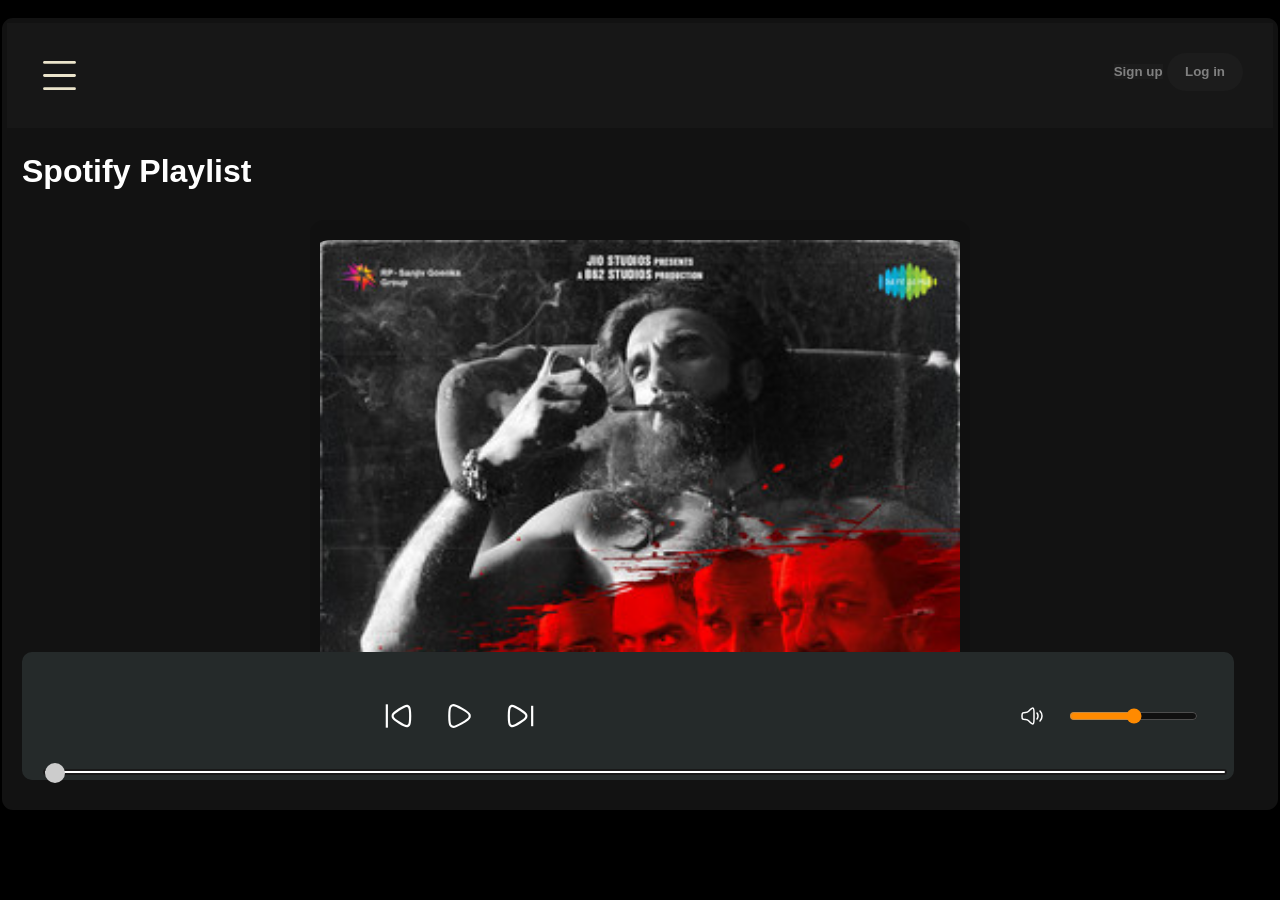
==== index.html @ 576296b8 "first Commit:" ====
<!DOCTYPE html>
<html lang="en">

<head>
    <meta charset="UTF-8">
    <meta name="viewport" content="width=device-width, initial-scale=1.0">
    <title>Spotify - Web player: Music for everyone</title>
    <link rel="stylesheet" href="style.css">
    <link rel="stylesheet" href="utility.css">
</head>

<body>
    <div class="container flex bg_black">

        <div class="left border bg_black">

            <div class="close">
                <img class="invert" src="cancel.svg">
            </div>

            <div class="home border bg_grey rounded m-1 p-1">

                <div class="logo">
                    <img class="invert" src="logo.svg" alt="Logo">
                    <h2 class="m-1">Spotify</h2>
                </div>

                <ul>
                    <li><img class="invert" src="home.svg" alt="Home"> <a class="link" href="home_page">Home</a></li>
                    <li><img class="invert" src="srch.svg" alt="Search"> <a class="link" href="Search">Search</a></li>
                </ul>

            </div>

            <div class="lib border bg_grey rounded m-1 p-1">


                <div class=" heading">
                    <img class="invert" src="library-svgrepo-com.svg" alt="Library">
                    <h2>Your Library</h2>
                </div>

                <div class="songList">
                    <ul>
                        <!-- <li>
                            <img class="invert " src="music.svg" alt="">
                            <div class="info">
                                <div>`${decodeURIComponent(s.replace("mp3", ""))}`</div>
                                <div>Song Artist</div>
                            </div>
                            <div class="playnow">
                                <span>Play Now</span>
                                <img class="invert" src="play.svg" alt="playnow">
                            </div>
                        </li> -->
                    </ul>
                </div>


                <div class="footer">

                    <div>
                        <a href="https://www.spotify.com/in-en/legal/" data-encore-id="textLink">
                            <span data-encore-id="type">Legal</span>
                        </a>
                    </div>

                    <div>
                        <a href="https://www.spotify.com/in-en/safetyandprivacy/" data-encore-id="textLink">
                            <span data-encore-id="type">Safety &amp; Privacy Center</span>
                        </a>
                    </div>

                    <div>
                        <a href="https://www.spotify.com/in-en/legal/privacy-policy/" data-encore-id="textLink">
                            <span data-encore-id="type">Privacy Policy</span>
                        </a>
                    </div>

                    <div>
                        <a href="https://www.spotify.com/in-en/legal/cookies-policy/" data-encore-id="textLink">
                            <span data-encore-id="type">Cookies</span>
                        </a>
                    </div>

                    <div>
                        <a href="https://www.spotify.com/in-en/legal/privacy-policy/#s3" data-encore-id="textLink">
                            <span data-encore-id="type">About Ads</span>
                        </a>
                    </div>

                    <div>
                        <a href="https://www.spotify.com/in-en/accessibility/" data-encore-id="textLink">
                            <span data-encore-id="type">Accessibility</span>
                        </a>
                    </div>

                </div>

            </div>
        </div>
        <!---      RIGHT                -->
        <div class="right border order bg_grey rounded ">

            <div class="header m-1 p-1">

                <img class="invert hamburger" src="hamburger.svg">
                <div class="nav">
                    <svg class="arrow" xmlns="http://www.w3.org/2000/svg" viewBox="0 0 24 24" width="24" height="24"
                        color="currentColor" fill="none" stroke="currentColor" stroke-width="1.5" stroke-linecap="round"
                        stroke-linejoin="round">
                        <path d="M15 6C15 6 9.00001 10.4189 9 12C8.99999 13.5812 15 18 15 18" />
                    </svg>

                    <svg class="arrow" xmlns="http://www.w3.org/2000/svg" viewBox="0 0 24 24" width="24" height="24"
                        color="currentColor" fill="none" stroke="currentColor" stroke-width="1.5" stroke-linecap="round"
                        stroke-linejoin="round">
                        <path d="M9.00005 6C9.00005 6 15 10.4189 15 12C15 13.5812 9 18 9 18" />
                    </svg>
                </div>

                <div class="button">
                    <button class="signbtn">Sign up</button>
                    <button class="loginbtn">Log in</button>
                </div>



            </div>

            <div class="spotpl">
                <h1>Spotify Playlist</h1>
                <div class="cardcontainer">

                    <div   data-folder="cs"  class="card rounded ">
                        <div class="icon-btn">

                            <svg xmlns="http://www.w3.org/2000/svg" viewBox="0 0 24 24" width="24" height="24"
                                color="currentColor" fill="none" stroke="#141B34" stroke-width="1.5"
                                stroke-linejoin="round">
                                <path
                                    d="M18.8906 12.846C18.5371 14.189 16.8667 15.138 13.5257 17.0361C10.296 18.8709 8.6812 19.7884 7.37983 19.4196C6.8418 19.2671 6.35159 18.9776 5.95624 18.5787C5 17.6139 5 15.7426 5 12C5 8.2574 5 6.3861 5.95624 5.42132C6.35159 5.02245 6.8418 4.73288 7.37983 4.58042C8.6812 4.21165 10.296 5.12907 13.5257 6.96393C16.8667 8.86197 18.5371 9.811 18.8906 11.154C19.0365 11.7084 19.0365 12.2916 18.8906 12.846Z "
                                    fill="#000" />
                            </svg>

                        </div>
                        <img class="rounded" src="image.png">
                        <h2>Gehra Hua</h2>
                        <p>
                            <a class="link" href="/artist/465OXuCU8YZNmVG1leLwQ9">Shashwat Sachdev</a>,
                            <a class="link" href="/artist/4YRxDV8wJFPHPTeXepOstw">Arijit Singh</a>,
                            <a class="link" href="/artist/3GdSQUH1BRtl9UrrtuwJlP">Irshad Kamil</a>,
                            <a class="link" href="/artist/68CFADZWUwvJMqkCeqmxMJ">Armaan Khan</a>
                        </p>
                    </div>
                    <div   data-folder="cs"  class="card rounded ">
                        <div class="icon-btn">

                            <svg xmlns="http://www.w3.org/2000/svg" viewBox="0 0 24 24" width="24" height="24"
                                color="currentColor" fill="none" stroke="#141B34" stroke-width="1.5"
                                stroke-linejoin="round">
                                <path
                                    d="M18.8906 12.846C18.5371 14.189 16.8667 15.138 13.5257 17.0361C10.296 18.8709 8.6812 19.7884 7.37983 19.4196C6.8418 19.2671 6.35159 18.9776 5.95624 18.5787C5 17.6139 5 15.7426 5 12C5 8.2574 5 6.3861 5.95624 5.42132C6.35159 5.02245 6.8418 4.73288 7.37983 4.58042C8.6812 4.21165 10.296 5.12907 13.5257 6.96393C16.8667 8.86197 18.5371 9.811 18.8906 11.154C19.0365 11.7084 19.0365 12.2916 18.8906 12.846Z "
                                    fill="#000" />
                            </svg>

                        </div>
                        <img class="rounded" src="image.png">
                        <h2>Gehra Hua</h2>
                        <p>
                            <a class="link" href="/artist/465OXuCU8YZNmVG1leLwQ9">Shashwat Sachdev</a>,
                            <a class="link" href="/artist/4YRxDV8wJFPHPTeXepOstw">Arijit Singh</a>,
                            <a class="link" href="/artist/3GdSQUH1BRtl9UrrtuwJlP">Irshad Kamil</a>,
                            <a class="link" href="/artist/68CFADZWUwvJMqkCeqmxMJ">Armaan Khan</a>
                        </p>
                    </div>
                 
                </div>

                <div class="playbar">
                    <div class="seekbar">
                        <div class="circle_"></div>
                    </div>
                    <div class="abovebar">
                        <div class="songinfo"></div>

                        <div class="songbtn">
                            <img width="35 " id="previous" src="prev.svg" alt="previousong">
                            <img width="35 " id="play" src="play.svg" alt="playbtn">
                            <img width="35 " id="next" src="next.svg" alt="nextsong">
                        </div>
                        <div class="timenvol">
                            <div class="songtime"></div>
                            <div class="volume">
                                <img src="volume.svg">
                                <div class="range">
                                    <input type="range" name ="volume" id = "">
                                </div>
                            </div>
                        </div>

                    </div>

                </div>
            </div>
        </div>
    </div>
    </div>
    <script src="spot.js"></script>

</body>

</html>
---- style.css ----
:root{
    --a:0;
}

* {
    padding: 0;
    margin: 0;
    font-family: 'Roboto', sans-serif;
}

body {
    background-color: black;
}



.left {
    width: 35vw;
    padding: 10px;
    height: 70vh;
}

.right {
    width: 65vw;
}


.home .logo {
    width: 100%;
    display: flex;
    padding: 14px;
}

.home .logo img {

    width: 60px;
}

.home .logo h2 {

    line-height: 62px;
    font-size: 60px;
}


.home ul li {
    width: 20px;
    list-style: none;
    display: flex;
    gap: 12px;
    padding: 14px;
}


.heading {
    width: 100%;
    display: flex;
    gap: 10px;
    padding: 14px;
    align-items: center;
    font-weight: bold;
    font-size: 15px;
}


.lib {
    min-height: 70vh;
    position: relative;

}

.footer {
    display: flex;
    flex-wrap: wrap;
    bottom: 15px;
    font-size: 15px;
    color: grey;
    gap: 20px;
    position: absolute;

}

.footer a {
    text-decoration: none;
    color: grey;

}

.right {
    margin: 16px 0;
    position: relative;
}

.header {
    display: flex;
    justify-content: space-between;
    background-color: rgba(128, 128, 128, 0.045);
}

.header>* {
    padding: 20px;
}

.spotpl {
    padding: 20px;
}

.cardcontainer {
    margin: 30px;
    display: flex;
    justify-content:flex-start;
    gap: 20px;
    flex-wrap: wrap;
    max-height: 60vh;
    overflow-y: auto;
}



.card {
    background-color: rgba(128, 128, 128, 0.144);
    padding: 15px;
}

.card {

    width: 250px;
    padding: 10px;
    border-radius: 2px;
    background-color: #0000001c;
    position: relative;
    transition: all 1.2s;

}

.card:hover
{
    background-color: #4f4949;
    cursor: pointer;
    --a: 1;

}

.card>* {
    padding-top: 10px;
}

.card img {
    width: 100%;
    object-fit: contain;
}

.icon-btn {
    background-color: #1fd164;
    width: 55px;
    height: 55px;
    padding: 0px;
    border-radius: 35px;
    cursor: pointer;
    display: flex;
    align-items: center;
    justify-content: center;
    position: absolute;
    overflow: auto;
    bottom: 155px;
    left: 192px;
    top: 195px;
    opacity: var(--a);
    transition: all 1s ease-in-out;
}


/* ===== Black Scrollbar for Card Container ===== */

/* Chrome, Edge, Safari */
.cardcontainer::-webkit-scrollbar {
    width: 8px;
}

.cardcontainer::-webkit-scrollbar-track {
    background: #111;
    /* dark background */
}

.cardcontainer::-webkit-scrollbar-thumb {
    background: #000;
    /* pure black */
    border-radius: 10px;
}

.cardcontainer::-webkit-scrollbar-thumb:hover {
    background: #333;
    /* hover effect */
}

/* Firefox */
.cardcontainer {
    scrollbar-width: thin;
    scrollbar-color: #000 #111;
}


.buuton>* {

    margin-right: 10px;
}

.signbtn {
    font-weight: bold;
    color: grey;
    border: none;
    background-color: rgba(128, 128, 128, 0.045);
}

.signbtn:hover {
    font-size: 1rem;
    color: white;
}

.loginbtn {
    cursor: pointer;
    font-weight: bold;
    border-radius: 25px;
    padding: 18px;
    line-height: 2px;
    color: grey;
    border: none;
    background-color: rgba(128, 128, 128, 0.045);

}

.loginbtn:hover {
    font-size: 1rem;
    color: rgba(0, 0, 0, 0.715);
    background-color: white;
}


.playbar {
    position: absolute;
    bottom: 30px;
    background-color: #dad5d5;
    border-radius: 10px;
    filter: invert(1);
    width: 61vw;
    min-height: 40px;
    padding: 16px;

}

.songbtn {
    display: flex;
    justify-content: center;
    gap: 16px;
}

.songList {
    height: 444px;
    overflow: auto;
    margin-bottom: 44px;
}

.hamburger {
    display: none;
}

.songList ul {
    padding-left: 10px;
}

.songList ul li img {

    height: 55px;
    margin-right: 12px;
}

.songList ul li {
    list-style-type: none;
    display: flex;
    justify-content: space-between;
    gap: 8px;
    margin: 12px;
    cursor: pointer;
    padding: 10px;
    border-radius: 12px;
}

.songList ul li .info {

    line-height: 15px;
    font-weight: bold;
    font-size: 14px;
    position: relative;
    top: 12px;
}

.playnow {
    display: flex;
    justify-content: center;
    align-content: center;
}

.playnow span {
    font-size: 15px;
    width: 64px;
    padding: 18px;

}

.seekbar {
    position: absolute;
    bottom: 0px;
    height: 2px;
    width: 100%;
    border: 2px solid rgb(230, 230, 230);
    border-radius: 10px;
    background-color: black;
    margin: 5px;
    cursor: pointer;
}

.circle_ {
    height: 20px;
    width: 20px;
    border-radius: 13px;
    background-color: #333;
    position: relative;
    bottom: 8.5px;
    left: 0%;
    transition: left 0.5s;
    cursor: pointer;
    transition: transform 0.1s ease-in;
}

.circle_:hover {
    transform: scale(1.2);
}

.songbtn>img {
    cursor: pointer;
}

.timenvol {
    display: flex;
    justify-content: center;
    align-items: center;

}

.songtime {
    color: rgb(0, 0, 0);
    padding: 0, 12px;
    width: 125px;
}


.songinfo {
    color: rgb(0, 0, 0);
    padding: 0, 12px;
    width: 250px;
}

.abovebar {
    display: flex;
    justify-content: space-between;
    margin: 20px 0;
}

.abovebar * {
    margin: 5px;
}


.info>div {
    word-wrap: break-word;
    word-break: break-all;
}

.close {
    display: none;
}

@media (max-width: 1583px) {
    .left {
        background-color: rebeccapurple;
        position: absolute;
        left: -120%;
        width: 400px;
        padding: 0;
        transition: all .3s;
        z-index: 1;
    }

    .songinfo {
        width: auto;
    }

    .close {
        display: block;
    }

    .left .close {
        position: absolute;
        left: 79%;
        top: 6%;
        width: 30px;
    }

    .right {
        width: 100vw;
    }

    .playbar {
        width: calc(100vw - 100px);
    }

    .seekbar {
        width: calc(100vw - 100px);
    }

    .hamburger {
        display: block;
        height: 45px;
        padding-left: 20px;
    }

    .arrow {
        display: none;
    }


    .abovebar .songtime {
        line-height: 37px;
    }

    .card {
        width: 50vw;
    }

    .cardcontainer {
        display: flex;
        justify-content: center;
    }

}



.left .close>img {
    width: 45px;
}

.volume {
    display: flex;
    /* flex-direction: column; */
    justify-content: center;
    align-items: center;
    gap: 10px;
}

/* ===== Tablet Media Query (max-width: 1024px) ===== */
@media (max-width: 1024px) {
    .left {
        width: 40vw;
    }
    
    .right {
        width: 60vw;
    }
    
    .card {
        width: 200px;
    }
    
    .cardcontainer {
        margin: 20px;
        gap: 15px;
    }
    
    .playbar {
        width: 55vw;
        padding: 12px;
    }
    
    .songinfo {
        width: 150px;
    }
    
    .songtime {
        width: 80px;
    }
    
    .abovebar {
        flex-wrap: wrap;
        gap: 10px;
    }
    
    .songbtn img {
        width: 30px;
    }
    
    .header {
        padding: 15px;
    }
    
    .header .button {
        display: flex;
        gap: 10px;
    }
    
    .signbtn, .loginbtn {
        padding: 10px 15px;
        font-size: 14px;
    }
    
    .home .logo h2 {
        font-size: 40px;
        line-height: 50px;
    }
    
    .home .logo img {
        width: 45px;
    }
}

/* ===== Mobile Media Query (max-width: 768px) ===== */
@media (max-width: 768px) {
    .container {
        flex-direction: column;
    }
    
    .left {
        width: 100vw;
        height: auto;
        min-height: 50vh;
        position: absolute;
        left: -120%;
        transition: all 0.3s ease;
        z-index: 100;
        background-color: #121212;
    }
    
    .left.show {
        left: 0;
    }
    
    .right {
        width: 100vw;
        margin: 0;
        padding-bottom: 150px;
    }
    
    .header {
        padding: 10px;
        flex-wrap: wrap;
    }
    
    .hamburger {
        display: block;
        height: 35px;
    }
    
    .close {
        display: block;
    }
    
    .left .close {
        position: absolute;
        left: 85%;
        top: 10px;
        width: 30px;
        cursor: pointer;
    }
    
    .home .logo {
        flex-direction: column;
        align-items: center;
        padding: 10px;
    }
    
    .home .logo h2 {
        font-size: 30px;
        line-height: 40px;
    }
    
    .home .logo img {
        width: 40px;
    }
    
    .home ul li {
        padding: 10px;
        font-size: 14px;
    }
    
    .heading {
        font-size: 12px;
        padding: 10px;
    }
    
    .lib {
        min-height: 40vh;
    }
    
    .footer {
        position: relative;
        font-size: 10px;
        gap: 10px;
        padding: 10px;
    }
    
    .spotpl {
        padding: 10px;
    }
    
    .spotpl h1 {
        font-size: 24px;
    }
    
    .cardcontainer {
        margin: 10px;
        gap: 10px;
        max-height: 50vh;
    }
    
    .card {
        width: 45vw;
        padding: 8px;
    }
    
    .card h2 {
        font-size: 14px;
    }
    
    .card p {
        font-size: 11px;
    }
    
    .icon-btn {
        width: 40px;
        height: 40px;
        bottom: 100px;
        left: 140px;
    }
    
    .playbar {
        position: fixed;
        bottom: 0;
        left: 0;
        width: 100vw;
        border-radius: 0;
        padding: 10px;
        flex-direction: column;
        gap: 10px;
    }
    
    .seekbar {
        width: calc(100vw - 20px);
    }
    
    .abovebar {
        flex-direction: column;
        align-items: center;
        margin: 5px 0;
    }
    
    .songinfo {
        width: 100%;
        text-align: center;
        font-size: 12px;
        color: #000;
    }
    
    .songbtn {
        gap: 20px;
    }
    
    .songbtn img {
        width: 35px;
    }
    
    .timenvol {
        width: 100%;
        justify-content: space-between;
    }
    
    .songtime {
        width: auto;
        font-size: 12px;
    }
    
    .volume {
        width: 100px;
    }
    
    .volume img {
        width: 20px;
    }
    
    .range input {
        width: 60px;
    }
    
    .songList {
        height: 300px;
    }
    
    .songList ul li {
        padding: 8px;
        margin: 8px;
    }
    
    .songList ul li img {
        height: 40px;
    }
    
    .songList ul li .info {
        font-size: 12px;
    }
    
    .playnow span {
        font-size: 12px;
        padding: 10px;
        width: 50px;
    }
    
    .button {
        display: flex;
        gap: 8px;
    }
    
    .signbtn, .loginbtn {
        padding: 8px 12px;
        font-size: 12px;
    }
    
    .nav {
        display: none;
    }
}

/* ===== Small Mobile Media Query (max-width: 480px) ===== */
@media (max-width: 480px) {
    .card {
        width: 42vw;
        padding: 5px;
    }
    
    .card h2 {
        font-size: 12px;
    }
    
    .card p {
        font-size: 10px;
    }
    
    .icon-btn {
        width: 35px;
        height: 35px;
        bottom: 80px;
        left: 120px;
    }
    
    .playbar {
        padding: 8px;
    }
    
    .songbtn img {
        width: 30px;
    }
    
    .home .logo h2 {
        font-size: 24px;
    }
    
    .header {
        padding: 8px;
    }
}
---- utility.css ----
.border
{
    border: 2px solid rgb(0, 0, 0);
}

.flex
{
    display: flex;
    
}

.justify-center
{
    justify-content: center;
}

.items-center
{
    align-items: center;
}

.bg_black
{
    background-color: black;
    color: white;
}

.link
{
    color: white;
    text-decoration: none;
}

.invert
{
    filter: invert(1);
}

.bg_grey
{
    background-color: #121212;
}

.rounded
{
    border-radius: 13px;
}

.m-1
{
    margin: 5px;
}

.p-1
{
    padding: 10px;
}

.space_btw
{
    justify-content: space-between;
}
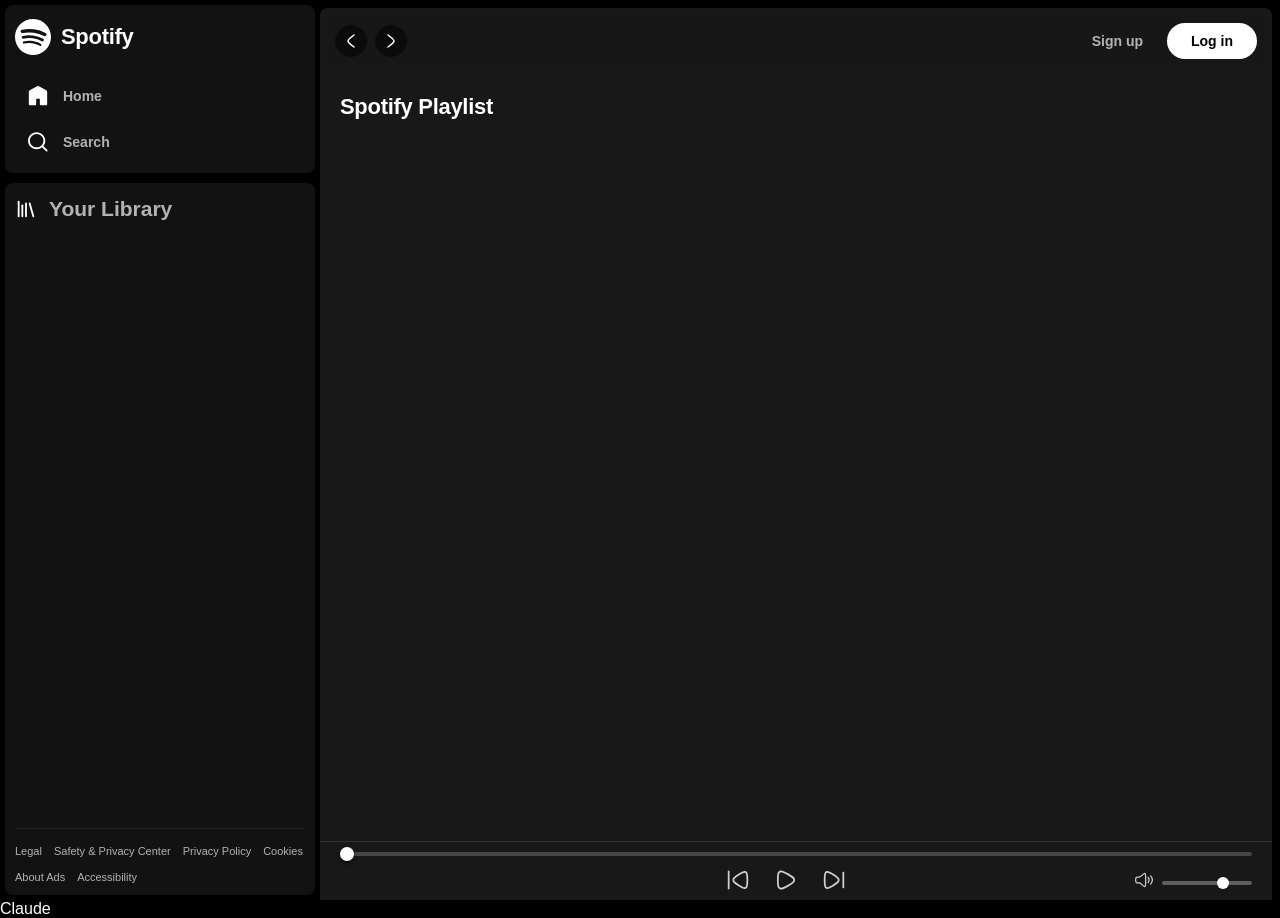
==== commit b50e5886: "new version" ====
--- a/index.html
+++ b/index.html
@@ -1,3 +1,5 @@
+
+
 <!DOCTYPE html>
 <html lang="en">
 
@@ -12,109 +14,60 @@
 <body>
     <div class="container flex bg_black">
 
-        <div class="left border bg_black">
+        <!-- LEFT SIDEBAR -->
+        <div class="left bg_black">
 
-            <div class="close">
-                <img class="invert" src="cancel.svg">
+            <div class="close" id="closeBtn">
+                <img class="invert" src="cancel.svg" alt="close">
             </div>
 
-            <div class="home border bg_grey rounded m-1 p-1">
-
+            <div class="p-1 m-1 rounded home bg_grey">
                 <div class="logo">
                     <img class="invert" src="logo.svg" alt="Logo">
                     <h2 class="m-1">Spotify</h2>
                 </div>
 
                 <ul>
-                    <li><img class="invert" src="home.svg" alt="Home"> <a class="link" href="home_page">Home</a></li>
-                    <li><img class="invert" src="srch.svg" alt="Search"> <a class="link" href="Search">Search</a></li>
+                    <li><img class="invert" src="home.svg" alt="Home"> <a class="link" href="#">Home</a></li>
+                    <li><img class="invert" src="srch.svg" alt="Search"> <a class="link" href="#">Search</a></li>
                 </ul>
-
             </div>
 
-            <div class="lib border bg_grey rounded m-1 p-1">
-
-
-                <div class=" heading">
+            <div class="p-1 m-1 rounded lib bg_grey">
+                <div class="heading">
                     <img class="invert" src="library-svgrepo-com.svg" alt="Library">
                     <h2>Your Library</h2>
                 </div>
 
                 <div class="songList">
-                    <ul>
-                        <!-- <li>
-                            <img class="invert " src="music.svg" alt="">
-                            <div class="info">
-                                <div>`${decodeURIComponent(s.replace("mp3", ""))}`</div>
-                                <div>Song Artist</div>
-                            </div>
-                            <div class="playnow">
-                                <span>Play Now</span>
-                                <img class="invert" src="play.svg" alt="playnow">
-                            </div>
-                        </li> -->
-                    </ul>
+                    <ul></ul>
                 </div>
 
+                <div class="footer">
+                    <div><a href="https://www.spotify.com/in-en/legal/"><span>Legal</span></a></div>
+                    <div><a href="https://www.spotify.com/in-en/safetyandprivacy/"><span>Safety &amp; Privacy Center</span></a></div>
+                    <div><a href="https://www.spotify.com/in-en/legal/privacy-policy/"><span>Privacy Policy</span></a></div>
+                    <div><a href="https://www.spotify.com/in-en/legal/cookies-policy/"><span>Cookies</span></a></div>
+                    <div><a href="https://www.spotify.com/in-en/legal/privacy-policy/#s3"><span>About Ads</span></a></div>
+                    <div><a href="https://www.spotify.com/in-en/accessibility/"><span>Accessibility</span></a></div>
+                </div>
+            </div>
 
-                <div class="footer">
+        </div>
 
-                    <div>
-                        <a href="https://www.spotify.com/in-en/legal/" data-encore-id="textLink">
-                            <span data-encore-id="type">Legal</span>
-                        </a>
-                    </div>
+        <!-- RIGHT CONTENT -->
+        <div class="rounded right bg_grey">
 
-                    <div>
-                        <a href="https://www.spotify.com/in-en/safetyandprivacy/" data-encore-id="textLink">
-                            <span data-encore-id="type">Safety &amp; Privacy Center</span>
-                        </a>
-                    </div>
+            <div class="p-1 m-1 header">
+                <img class="invert hamburger" id="hamburger" src="hamburger.svg" alt="menu">
 
-                    <div>
-                        <a href="https://www.spotify.com/in-en/legal/privacy-policy/" data-encore-id="textLink">
-                            <span data-encore-id="type">Privacy Policy</span>
-                        </a>
-                    </div>
-
-                    <div>
-                        <a href="https://www.spotify.com/in-en/legal/cookies-policy/" data-encore-id="textLink">
-                            <span data-encore-id="type">Cookies</span>
-                        </a>
-                    </div>
-
-                    <div>
-                        <a href="https://www.spotify.com/in-en/legal/privacy-policy/#s3" data-encore-id="textLink">
-                            <span data-encore-id="type">About Ads</span>
-                        </a>
-                    </div>
-
-                    <div>
-                        <a href="https://www.spotify.com/in-en/accessibility/" data-encore-id="textLink">
-                            <span data-encore-id="type">Accessibility</span>
-                        </a>
-                    </div>
-
-                </div>
-
-            </div>
-        </div>
-        <!---      RIGHT                -->
-        <div class="right border order bg_grey rounded ">
-
-            <div class="header m-1 p-1">
-
-                <img class="invert hamburger" src="hamburger.svg">
                 <div class="nav">
                     <svg class="arrow" xmlns="http://www.w3.org/2000/svg" viewBox="0 0 24 24" width="24" height="24"
-                        color="currentColor" fill="none" stroke="currentColor" stroke-width="1.5" stroke-linecap="round"
-                        stroke-linejoin="round">
+                        fill="none" stroke="currentColor" stroke-width="1.5" stroke-linecap="round" stroke-linejoin="round">
                         <path d="M15 6C15 6 9.00001 10.4189 9 12C8.99999 13.5812 15 18 15 18" />
                     </svg>
-
                     <svg class="arrow" xmlns="http://www.w3.org/2000/svg" viewBox="0 0 24 24" width="24" height="24"
-                        color="currentColor" fill="none" stroke="currentColor" stroke-width="1.5" stroke-linecap="round"
-                        stroke-linejoin="round">
+                        fill="none" stroke="currentColor" stroke-width="1.5" stroke-linecap="round" stroke-linejoin="round">
                         <path d="M9.00005 6C9.00005 6 15 10.4189 15 12C15 13.5812 9 18 9 18" />
                     </svg>
                 </div>
@@ -123,91 +76,65 @@
                     <button class="signbtn">Sign up</button>
                     <button class="loginbtn">Log in</button>
                 </div>
-
-
-
             </div>
 
             <div class="spotpl">
                 <h1>Spotify Playlist</h1>
                 <div class="cardcontainer">
-
-                    <div   data-folder="cs"  class="card rounded ">
+                    
+                    <!-- <div data-folder="cs" class="rounded card">
                         <div class="icon-btn">
-
                             <svg xmlns="http://www.w3.org/2000/svg" viewBox="0 0 24 24" width="24" height="24"
-                                color="currentColor" fill="none" stroke="#141B34" stroke-width="1.5"
-                                stroke-linejoin="round">
-                                <path
-                                    d="M18.8906 12.846C18.5371 14.189 16.8667 15.138 13.5257 17.0361C10.296 18.8709 8.6812 19.7884 7.37983 19.4196C6.8418 19.2671 6.35159 18.9776 5.95624 18.5787C5 17.6139 5 15.7426 5 12C5 8.2574 5 6.3861 5.95624 5.42132C6.35159 5.02245 6.8418 4.73288 7.37983 4.58042C8.6812 4.21165 10.296 5.12907 13.5257 6.96393C16.8667 8.86197 18.5371 9.811 18.8906 11.154C19.0365 11.7084 19.0365 12.2916 18.8906 12.846Z "
-                                    fill="#000" />
+                                fill="none" stroke="#141B34" stroke-width="1.5" stroke-linejoin="round">
+                                <path d="M18.8906 12.846C18.5371 14.189 16.8667 15.138 13.5257 17.0361C10.296 18.8709 8.6812 19.7884 7.37983 19.4196C6.8418 19.2671 6.35159 18.9776 5.95624 18.5787C5 17.6139 5 15.7426 5 12C5 8.2574 5 6.3861 5.95624 5.42132C6.35159 5.02245 6.8418 4.73288 7.37983 4.58042C8.6812 4.21165 10.296 5.12907 13.5257 6.96393C16.8667 8.86197 18.5371 9.811 18.8906 11.154C19.0365 11.7084 19.0365 12.2916 18.8906 12.846Z" fill="#000" />
                             </svg>
-
                         </div>
-                        <img class="rounded" src="image.png">
+                        <img class="rounded" src="image.png" alt="cover">
                         <h2>Gehra Hua</h2>
                         <p>
-                            <a class="link" href="/artist/465OXuCU8YZNmVG1leLwQ9">Shashwat Sachdev</a>,
-                            <a class="link" href="/artist/4YRxDV8wJFPHPTeXepOstw">Arijit Singh</a>,
-                            <a class="link" href="/artist/3GdSQUH1BRtl9UrrtuwJlP">Irshad Kamil</a>,
-                            <a class="link" href="/artist/68CFADZWUwvJMqkCeqmxMJ">Armaan Khan</a>
+                            <a class="link" href="#">Shashwat Sachdev</a>,
+                            <a class="link" href="#">Arijit Singh</a>,
+                            <a class="link" href="#">Irshad Kamil</a>,
+                            <a class="link" href="#">Armaan Khan</a>
                         </p>
-                    </div>
-                    <div   data-folder="cs"  class="card rounded ">
-                        <div class="icon-btn">
-
-                            <svg xmlns="http://www.w3.org/2000/svg" viewBox="0 0 24 24" width="24" height="24"
-                                color="currentColor" fill="none" stroke="#141B34" stroke-width="1.5"
-                                stroke-linejoin="round">
-                                <path
-                                    d="M18.8906 12.846C18.5371 14.189 16.8667 15.138 13.5257 17.0361C10.296 18.8709 8.6812 19.7884 7.37983 19.4196C6.8418 19.2671 6.35159 18.9776 5.95624 18.5787C5 17.6139 5 15.7426 5 12C5 8.2574 5 6.3861 5.95624 5.42132C6.35159 5.02245 6.8418 4.73288 7.37983 4.58042C8.6812 4.21165 10.296 5.12907 13.5257 6.96393C16.8667 8.86197 18.5371 9.811 18.8906 11.154C19.0365 11.7084 19.0365 12.2916 18.8906 12.846Z "
-                                    fill="#000" />
-                            </svg>
-
-                        </div>
-                        <img class="rounded" src="image.png">
-                        <h2>Gehra Hua</h2>
-                        <p>
-                            <a class="link" href="/artist/465OXuCU8YZNmVG1leLwQ9">Shashwat Sachdev</a>,
-                            <a class="link" href="/artist/4YRxDV8wJFPHPTeXepOstw">Arijit Singh</a>,
-                            <a class="link" href="/artist/3GdSQUH1BRtl9UrrtuwJlP">Irshad Kamil</a>,
-                            <a class="link" href="/artist/68CFADZWUwvJMqkCeqmxMJ">Armaan Khan</a>
-                        </p>
-                    </div>
-                 
+                    </div> -->
+                    
                 </div>
 
+                <!-- PLAYBAR -->
                 <div class="playbar">
                     <div class="seekbar">
                         <div class="circle_"></div>
                     </div>
                     <div class="abovebar">
                         <div class="songinfo"></div>
-
                         <div class="songbtn">
-                            <img width="35 " id="previous" src="prev.svg" alt="previousong">
-                            <img width="35 " id="play" src="play.svg" alt="playbtn">
-                            <img width="35 " id="next" src="next.svg" alt="nextsong">
+                            <img width="35" id="previous" src="prev.svg" alt="previous">
+                            <img width="35" id="play" src="play.svg" alt="play">
+                            <img width="35" id="next" src="next.svg" alt="next">
                         </div>
                         <div class="timenvol">
                             <div class="songtime"></div>
                             <div class="volume">
-                                <img src="volume.svg">
+                                <img src="volume.svg" alt="volume">
                                 <div class="range">
-                                    <input type="range" name ="volume" id = "">
+                                    <input type="range" name="volume" id="volumeRange" min="0" max="100" value="70">
                                 </div>
                             </div>
                         </div>
+                    </div>
+                </div>
 
-                    </div>
-
-                </div>
             </div>
         </div>
+
     </div>
-    </div>
+
+    <!-- Mobile overlay -->
+    <div class="overlay" id="overlay"></div>
+
     <script src="spot.js"></script>
-
 </body>
 
-</html>+</html>
+Claude
--- a/style.css
+++ b/style.css
@@ -1,779 +1,765 @@
-
-:root{
-    --a:0;
-}
-
+/* ============================================
+   SPOTIFY CLONE — style.css
+   Fully Responsive: Desktop → Tablet → Mobile
+   ============================================ */
+
+:root {
+    --green: #1DB954;
+    --green-hover: #1ed760;
+    --black: #000000;
+    --dark: #121212;
+    --surface: #181818;
+    --card-bg: #1e1e1e;
+    --card-hover: #2a2a2a;
+    --text: #ffffff;
+    --text-muted: #b3b3b3;
+    --sidebar-width: 320px;
+    --playbar-height: 80px;
+    --icon-opacity: 0;
+    --transition: 0.3s ease;
+}
+
+/* ===== RESET & BASE ===== */
 * {
     padding: 0;
     margin: 0;
+    box-sizing: border-box;
     font-family: 'Roboto', sans-serif;
 }
 
 body {
-    background-color: black;
-}
-
-
-
+    background-color: var(--black);
+    color: var(--text);
+    overflow: hidden;
+    height: 100vh;
+}
+
+/* ===== SCROLLBARS ===== */
+::-webkit-scrollbar { width: 6px; }
+::-webkit-scrollbar-track { background: transparent; }
+::-webkit-scrollbar-thumb { background: #333; border-radius: 3px; }
+::-webkit-scrollbar-thumb:hover { background: #555; }
+
+/* ===== LAYOUT CONTAINER ===== */
+.container {
+    display: flex;
+    height: 100vh;
+    overflow: hidden;
+}
+
+/* ===== LEFT SIDEBAR ===== */
 .left {
-    width: 35vw;
-    padding: 10px;
-    height: 70vh;
-}
-
-.right {
-    width: 65vw;
-}
-
+    width: var(--sidebar-width);
+    min-width: var(--sidebar-width);
+    height: 100vh;
+    display: flex;
+    flex-direction: column;
+    overflow: hidden;
+    transition: left var(--transition);
+    flex-shrink: 0;
+}
+
+/* Close button — hidden on desktop */
+.close {
+    display: none;
+    position: absolute;
+    top: 12px;
+    right: 12px;
+    z-index: 10;
+    cursor: pointer;
+    padding: 6px;
+    border-radius: 50%;
+    background: rgba(255,255,255,0.1);
+    transition: background var(--transition);
+}
+
+.close:hover { background: rgba(255,255,255,0.2); }
+.close img { width: 20px; height: 20px; display: block; }
+
+/* ===== HOME NAV BLOCK ===== */
+.home {
+    margin: 8px 8px 4px 8px;
+    padding: 16px;
+    flex-shrink: 0;
+}
 
 .home .logo {
+    display: flex;
+    align-items: center;
+    gap: 10px;
+    margin-bottom: 16px;
+    padding: 4px 0;
+}
+
+.home .logo img {
+    width: 36px;
+    height: 36px;
+    flex-shrink: 0;
+}
+
+.home .logo h2 {
+    font-size: 22px;
+    font-weight: 700;
+    line-height: 1;
+    margin: 0;
+    letter-spacing: -0.3px;
+}
+
+.home ul {
+    list-style: none;
+    display: flex;
+    flex-direction: column;
+    gap: 4px;
+}
+
+.home ul li {
+    display: flex;
+    align-items: center;
+    gap: 14px;
+    padding: 10px 12px;
+    border-radius: 6px;
+    cursor: pointer;
+    transition: background var(--transition);
     width: 100%;
-    display: flex;
-    padding: 14px;
-}
-
-.home .logo img {
-
-    width: 60px;
-}
-
-.home .logo h2 {
-
-    line-height: 62px;
-    font-size: 60px;
-}
-
-
-.home ul li {
-    width: 20px;
+}
+
+.home ul li:hover { background: rgba(255,255,255,0.07); }
+
+.home ul li img {
+    width: 22px;
+    height: 22px;
+    flex-shrink: 0;
+}
+
+.home ul li a {
+    font-size: 14px;
+    font-weight: 600;
+    color: var(--text-muted);
+    transition: color var(--transition);
+}
+
+.home ul li:hover a { color: var(--text); }
+
+/* ===== LIBRARY BLOCK ===== */
+.lib {
+    margin: 4px 8px 8px 8px;
+    padding: 16px;
+    flex: 1;
+    display: flex;
+    flex-direction: column;
+    overflow: hidden;
+    position: relative;
+}
+
+.heading {
+    display: flex;
+    align-items: center;
+    gap: 12px;
+    padding: 4px 0 12px;
+    font-weight: 700;
+    font-size: 14px;
+    color: var(--text-muted);
+    flex-shrink: 0;
+}
+
+.heading img { width: 22px; height: 22px; }
+
+/* ===== SONG LIST ===== */
+.songList {
+    flex: 1;
+    overflow-y: auto;
+    overflow-x: hidden;
+    margin-bottom: 8px;
+    scrollbar-width: thin;
+    scrollbar-color: #333 transparent;
+}
+
+.songList ul {
     list-style: none;
-    display: flex;
-    gap: 12px;
-    padding: 14px;
-}
-
-
-.heading {
-    width: 100%;
-    display: flex;
+    padding: 0;
+    display: flex;
+    flex-direction: column;
+    gap: 2px;
+}
+
+.songList ul li {
+    display: flex;
+    align-items: center;
     gap: 10px;
-    padding: 14px;
-    align-items: center;
-    font-weight: bold;
-    font-size: 15px;
-}
-
-
-.lib {
-    min-height: 70vh;
-    position: relative;
-
-}
-
+    padding: 8px 10px;
+    border-radius: 8px;
+    cursor: pointer;
+    transition: background var(--transition);
+    border: none !important;
+}
+
+.songList ul li:hover { background: rgba(255,255,255,0.07); }
+
+.songList ul li img {
+    width: 42px;
+    height: 42px;
+    border-radius: 4px;
+    flex-shrink: 0;
+    object-fit: cover;
+}
+
+.songList ul li .info {
+    flex: 1;
+    min-width: 0;
+    top: 0 !important;
+}
+
+.songList ul li .info div:first-child {
+    font-size: 13px;
+    font-weight: 500;
+    color: var(--text);
+    white-space: nowrap;
+    overflow: hidden;
+    text-overflow: ellipsis;
+    line-height: 1.4;
+}
+
+.songList ul li .info div:last-child {
+    font-size: 11px;
+    color: var(--text-muted);
+    line-height: 1.4;
+}
+
+.playnow {
+    display: flex;
+    align-items: center;
+    gap: 6px;
+    flex-shrink: 0;
+}
+
+.playnow span {
+    font-size: 11px;
+    color: var(--text-muted);
+    white-space: nowrap;
+    padding: 0;
+    width: auto;
+}
+
+.playnow img {
+    width: 20px !important;
+    height: 20px !important;
+}
+
+/* ===== FOOTER LINKS ===== */
 .footer {
     display: flex;
     flex-wrap: wrap;
-    bottom: 15px;
-    font-size: 15px;
-    color: grey;
-    gap: 20px;
-    position: absolute;
-
+    gap: 8px 12px;
+    padding-top: 12px;
+    border-top: 1px solid rgba(255,255,255,0.07);
+    flex-shrink: 0;
 }
 
 .footer a {
     text-decoration: none;
-    color: grey;
-
-}
-
+    color: var(--text-muted);
+    font-size: 11px;
+    transition: color var(--transition);
+}
+
+.footer a:hover { color: var(--text); text-decoration: underline; }
+
+/* ===== RIGHT PANEL ===== */
 .right {
-    margin: 16px 0;
+    flex: 1;
+    height: 100vh;
+    display: flex;
+    flex-direction: column;
+    overflow: hidden;
+    margin: 8px 8px 8px 0;
+    background-color: var(--surface) !important;
     position: relative;
-}
-
+    min-width: 0;
+}
+
+/* ===== HEADER / TOPBAR ===== */
 .header {
     display: flex;
+    align-items: center;
     justify-content: space-between;
-    background-color: rgba(128, 128, 128, 0.045);
-}
-
-.header>* {
+    padding: 16px 20px;
+    flex-shrink: 0;
+    background: rgba(24,24,24,0.95);
+    border-radius: 13px 13px 0 0;
+}
+
+.hamburger {
+    display: none;
+    width: 28px;
+    height: 28px;
+    cursor: pointer;
+    flex-shrink: 0;
+}
+
+.nav {
+    display: flex;
+    align-items: center;
+    gap: 8px;
+}
+
+.arrow {
+    width: 32px;
+    height: 32px;
+    background: rgba(0,0,0,0.5);
+    border-radius: 50%;
+    cursor: pointer;
+    padding: 4px;
+    transition: background var(--transition);
+    color: white;
+}
+
+.arrow:hover { background: rgba(255,255,255,0.1); }
+
+.button {
+    display: flex;
+    align-items: center;
+    gap: 8px;
+    flex-shrink: 0;
+}
+
+.signbtn {
+    background: transparent;
+    border: none;
+    color: var(--text-muted);
+    font-size: 14px;
+    font-weight: 700;
+    cursor: pointer;
+    padding: 8px 16px;
+    border-radius: 20px;
+    transition: all var(--transition);
+    font-family: inherit;
+}
+
+.signbtn:hover { color: var(--text); transform: scale(1.03); }
+
+.loginbtn {
+    background: var(--text);
+    border: none;
+    color: var(--black);
+    font-size: 14px;
+    font-weight: 700;
+    cursor: pointer;
+    padding: 10px 24px;
+    border-radius: 20px;
+    transition: all var(--transition);
+    font-family: inherit;
+}
+
+.loginbtn:hover { background: #f0f0f0; transform: scale(1.03); }
+
+/* ===== MAIN CONTENT AREA ===== */
+.spotpl {
+    flex: 1;
     padding: 20px;
-}
-
-.spotpl {
-    padding: 20px;
-}
-
+    overflow-y: auto;
+    padding-bottom: calc(var(--playbar-height) + 40px);
+    scrollbar-width: thin;
+    scrollbar-color: #333 transparent;
+}
+
+.spotpl h1 {
+    font-size: 22px;
+    font-weight: 700;
+    margin-bottom: 20px;
+    letter-spacing: -0.3px;
+}
+
+/* ===== CARD CONTAINER ===== */
 .cardcontainer {
-    margin: 30px;
-    display: flex;
-    justify-content:flex-start;
-    gap: 20px;
-    flex-wrap: wrap;
-    max-height: 60vh;
-    overflow-y: auto;
-}
-
-
-
+    display: grid;
+    grid-template-columns: repeat(auto-fill, minmax(160px, 1fr));
+    gap: 16px;
+    scrollbar-width: thin;
+    scrollbar-color: #333 transparent;
+}
+
+.cardcontainer::-webkit-scrollbar { width: 6px; }
+.cardcontainer::-webkit-scrollbar-track { background: #111; }
+.cardcontainer::-webkit-scrollbar-thumb { background: #333; border-radius: 10px; }
+.cardcontainer::-webkit-scrollbar-thumb:hover { background: #555; }
+
+/* ===== CARD ===== */
 .card {
-    background-color: rgba(128, 128, 128, 0.144);
-    padding: 15px;
-}
-
-.card {
-
-    width: 250px;
-    padding: 10px;
-    border-radius: 2px;
-    background-color: #0000001c;
+    background-color: var(--card-bg);
+    padding: 14px;
+    border-radius: 8px;
     position: relative;
-    transition: all 1.2s;
-
-}
-
-.card:hover
-{
-    background-color: #4f4949;
-    cursor: pointer;
-    --a: 1;
-
-}
-
-.card>* {
-    padding-top: 10px;
-}
+    cursor: pointer;
+    transition: background var(--transition);
+    overflow: hidden;
+}
+
+.card:hover {
+    background-color: var(--card-hover);
+    --icon-opacity: 1;
+}
+
+.card > * { padding-top: 8px; }
+.card > *:first-child { padding-top: 0; }
 
 .card img {
     width: 100%;
-    object-fit: contain;
-}
-
+    aspect-ratio: 1;
+    object-fit: cover;
+    border-radius: 6px;
+    display: block;
+}
+
+.card h2 {
+    font-size: 14px;
+    font-weight: 700;
+    margin-top: 10px;
+    white-space: nowrap;
+    overflow: hidden;
+    text-overflow: ellipsis;
+}
+
+.card p {
+    font-size: 12px;
+    color: var(--text-muted);
+    line-height: 1.5;
+    display: -webkit-box;
+    -webkit-line-clamp: 2;
+    line-clamp: 2;
+    -webkit-box-orient: vertical;
+    overflow: hidden;
+    margin-top: 4px;
+}
+
+.card p .link {
+    color: var(--text-muted);
+    font-size: 12px;
+}
+
+.card p .link:hover { color: var(--text); text-decoration: underline; }
+
+/* ===== PLAY ICON BUTTON ON CARD ===== */
 .icon-btn {
-    background-color: #1fd164;
-    width: 55px;
-    height: 55px;
-    padding: 0px;
-    border-radius: 35px;
+    background-color: var(--green);
+    width: 46px;
+    height: 46px;
+    border-radius: 50%;
     cursor: pointer;
     display: flex;
     align-items: center;
     justify-content: center;
     position: absolute;
-    overflow: auto;
-    bottom: 155px;
-    left: 192px;
-    top: 195px;
-    opacity: var(--a);
-    transition: all 1s ease-in-out;
-}
-
-
-/* ===== Black Scrollbar for Card Container ===== */
-
-/* Chrome, Edge, Safari */
-.cardcontainer::-webkit-scrollbar {
-    width: 8px;
-}
-
-.cardcontainer::-webkit-scrollbar-track {
-    background: #111;
-    /* dark background */
-}
-
-.cardcontainer::-webkit-scrollbar-thumb {
-    background: #000;
-    /* pure black */
-    border-radius: 10px;
-}
-
-.cardcontainer::-webkit-scrollbar-thumb:hover {
-    background: #333;
-    /* hover effect */
-}
-
-/* Firefox */
-.cardcontainer {
-    scrollbar-width: thin;
-    scrollbar-color: #000 #111;
-}
-
-
-.buuton>* {
-
-    margin-right: 10px;
-}
-
-.signbtn {
-    font-weight: bold;
-    color: grey;
-    border: none;
-    background-color: rgba(128, 128, 128, 0.045);
-}
-
-.signbtn:hover {
-    font-size: 1rem;
-    color: white;
-}
-
-.loginbtn {
-    cursor: pointer;
-    font-weight: bold;
-    border-radius: 25px;
-    padding: 18px;
-    line-height: 2px;
-    color: grey;
-    border: none;
-    background-color: rgba(128, 128, 128, 0.045);
-
-}
-
-.loginbtn:hover {
-    font-size: 1rem;
-    color: rgba(0, 0, 0, 0.715);
-    background-color: white;
-}
-
-
+    right: 12px;
+    bottom: 72px;
+    opacity: var(--icon-opacity);
+    transform: translateY(8px);
+    transition: opacity 0.25s ease, transform 0.25s ease, background 0.15s;
+    box-shadow: 0 8px 16px rgba(0,0,0,0.4);
+    z-index: 2;
+}
+
+.card:hover .icon-btn {
+    opacity: 1;
+    transform: translateY(0);
+}
+
+.icon-btn:not(.visible) {
+    opacity: 0;
+    transform: translateY(8px);
+}
+
+.icon-btn:hover { background-color: var(--green-hover); transform: scale(1.05) !important; }
+
+/* ===== PLAYBAR ===== */
 .playbar {
     position: absolute;
-    bottom: 30px;
-    background-color: #dad5d5;
-    border-radius: 10px;
+    bottom: 0;
+    left: 0;
+    right: 0;
+    background-color: #181818;
+    border-top: 1px solid rgba(255,255,255,0.1);
+    border-radius: 0 0 13px 13px;
+    padding: 10px 20px 14px;
+    z-index: 10;
+}
+
+.seekbar {
+    width: 100%;
+    height: 4px;
+    background-color: rgba(255,255,255,0.2);
+    border-radius: 2px;
+    cursor: pointer;
+    position: relative;
+    margin-bottom: 10px;
+    transition: height 0.1s;
+}
+
+.seekbar:hover { height: 6px; }
+
+.circle_ {
+    width: 14px;
+    height: 14px;
+    border-radius: 50%;
+    background-color: var(--text);
+    position: absolute;
+    top: 50%;
+    left: 0%;
+    transform: translateY(-50%);
+    transition: left 0.3s linear;
+    cursor: pointer;
+    box-shadow: 0 2px 4px rgba(0,0,0,0.5);
+}
+
+.circle_:hover { transform: translateY(-50%) scale(1.3); background-color: var(--green); }
+
+.abovebar {
+    display: flex;
+    align-items: center;
+    justify-content: space-between;
+    gap: 12px;
+}
+
+.songinfo {
+    font-size: 13px;
+    font-weight: 500;
+    color: var(--text);
+    white-space: nowrap;
+    overflow: hidden;
+    text-overflow: ellipsis;
+    flex: 1;
+    min-width: 0;
+    max-width: 200px;
+}
+
+.songbtn {
+    display: flex;
+    align-items: center;
+    justify-content: center;
+    gap: 20px;
+    flex-shrink: 0;
+}
+
+.songbtn img {
+    cursor: pointer;
     filter: invert(1);
-    width: 61vw;
-    min-height: 40px;
-    padding: 16px;
-
-}
-
-.songbtn {
-    display: flex;
-    justify-content: center;
-    gap: 16px;
-}
-
-.songList {
-    height: 444px;
-    overflow: auto;
-    margin-bottom: 44px;
-}
-
-.hamburger {
+    width: 28px;
+    height: 28px;
+    transition: transform 0.15s, opacity 0.15s;
+    opacity: 0.8;
+}
+
+.songbtn img:hover { opacity: 1; transform: scale(1.1); }
+
+.timenvol {
+    display: flex;
+    align-items: center;
+    gap: 12px;
+    flex-shrink: 0;
+}
+
+.songtime {
+    font-size: 12px;
+    color: var(--text-muted);
+    white-space: nowrap;
+    min-width: 90px;
+    text-align: center;
+}
+
+.volume {
+    display: flex;
+    align-items: center;
+    gap: 8px;
+}
+
+.volume img {
+    width: 20px;
+    height: 20px;
+    cursor: pointer;
+    filter: invert(1);
+    opacity: 0.8;
+    transition: opacity var(--transition);
+    flex-shrink: 0;
+}
+
+.volume img:hover { opacity: 1; }
+
+.range input {
+    width: 90px;
+    height: 4px;
+    -webkit-appearance: none;
+    appearance: none;
+    background: rgba(255,255,255,0.3);
+    border-radius: 2px;
+    cursor: pointer;
+    outline: none;
+}
+
+.range input::-webkit-slider-thumb {
+    -webkit-appearance: none;
+    width: 12px;
+    height: 12px;
+    border-radius: 50%;
+    background: var(--text);
+    cursor: pointer;
+}
+
+.range input:hover { background: rgba(255,255,255,0.5); }
+
+/* ===== MOBILE OVERLAY ===== */
+.overlay {
     display: none;
-}
-
-.songList ul {
-    padding-left: 10px;
-}
-
-.songList ul li img {
-
-    height: 55px;
-    margin-right: 12px;
-}
-
-.songList ul li {
-    list-style-type: none;
-    display: flex;
-    justify-content: space-between;
-    gap: 8px;
-    margin: 12px;
-    cursor: pointer;
-    padding: 10px;
-    border-radius: 12px;
-}
-
-.songList ul li .info {
-
-    line-height: 15px;
-    font-weight: bold;
-    font-size: 14px;
-    position: relative;
-    top: 12px;
-}
-
-.playnow {
-    display: flex;
-    justify-content: center;
-    align-content: center;
-}
-
-.playnow span {
-    font-size: 15px;
-    width: 64px;
-    padding: 18px;
-
-}
-
-.seekbar {
-    position: absolute;
-    bottom: 0px;
-    height: 2px;
-    width: 100%;
-    border: 2px solid rgb(230, 230, 230);
-    border-radius: 10px;
-    background-color: black;
-    margin: 5px;
-    cursor: pointer;
-}
-
-.circle_ {
-    height: 20px;
-    width: 20px;
-    border-radius: 13px;
-    background-color: #333;
-    position: relative;
-    bottom: 8.5px;
-    left: 0%;
-    transition: left 0.5s;
-    cursor: pointer;
-    transition: transform 0.1s ease-in;
-}
-
-.circle_:hover {
-    transform: scale(1.2);
-}
-
-.songbtn>img {
-    cursor: pointer;
-}
-
-.timenvol {
-    display: flex;
-    justify-content: center;
-    align-items: center;
-
-}
-
-.songtime {
-    color: rgb(0, 0, 0);
-    padding: 0, 12px;
-    width: 125px;
-}
-
-
-.songinfo {
-    color: rgb(0, 0, 0);
-    padding: 0, 12px;
-    width: 250px;
-}
-
-.abovebar {
-    display: flex;
-    justify-content: space-between;
-    margin: 20px 0;
-}
-
-.abovebar * {
-    margin: 5px;
-}
-
-
-.info>div {
-    word-wrap: break-word;
-    word-break: break-all;
-}
-
-.close {
-    display: none;
-}
-
-@media (max-width: 1583px) {
+    position: fixed;
+    inset: 0;
+    background: rgba(0,0,0,0.7);
+    z-index: 99;
+    backdrop-filter: blur(2px);
+}
+
+.overlay.active { display: block; }
+
+/* ============================================
+   RESPONSIVE BREAKPOINTS
+   ============================================ */
+
+/* ===== LARGE DESKTOP (1400px+) ===== */
+@media (min-width: 1400px) {
+    :root { --sidebar-width: 340px; }
+    .cardcontainer { grid-template-columns: repeat(auto-fill, minmax(180px, 1fr)); }
+}
+
+/* ===== TABLET LANDSCAPE (900px - 1199px) ===== */
+@media (max-width: 1199px) {
+    :root { --sidebar-width: 260px; }
+
+    .home .logo h2 { font-size: 18px; }
+
+    .cardcontainer { grid-template-columns: repeat(auto-fill, minmax(140px, 1fr)); gap: 12px; }
+
+    .songinfo { max-width: 150px; }
+
+    .signbtn { display: none; }
+}
+
+/* ===== TABLET PORTRAIT (768px - 899px) ===== */
+@media (max-width: 899px) {
+
+    /* Sidebar slides off-screen, hamburger controls it */
     .left {
-        background-color: rebeccapurple;
-        position: absolute;
-        left: -120%;
-        width: 400px;
-        padding: 0;
-        transition: all .3s;
-        z-index: 1;
+        position: fixed;
+        top: 0;
+        left: -100%;
+        width: 280px !important;
+        min-width: 280px !important;
+        height: 100vh;
+        z-index: 100;
+        background-color: #121212 !important;
+        box-shadow: 4px 0 20px rgba(0,0,0,0.5);
+        transition: left var(--transition);
     }
 
-    .songinfo {
-        width: auto;
+    .left.open { left: 0; }
+
+    .close { display: flex; align-items: center; justify-content: center; }
+
+    .right { margin: 8px; width: calc(100vw - 16px); border-radius: 13px; }
+
+    .hamburger { display: block; }
+
+    .nav { display: none; }
+
+    .cardcontainer { grid-template-columns: repeat(auto-fill, minmax(130px, 1fr)); gap: 10px; }
+
+    .songinfo { max-width: 120px; font-size: 11px; }
+
+    .songtime { min-width: 70px; font-size: 11px; }
+
+    .range input { width: 70px; }
+
+    .abovebar { gap: 8px; }
+}
+
+/* ===== MOBILE (max 600px) ===== */
+@media (max-width: 600px) {
+
+    body { overflow: hidden; }
+
+    .right { margin: 0; border-radius: 0; height: 100vh; }
+
+    .header { padding: 12px 14px; border-radius: 0; }
+
+    .hamburger { display: block; width: 24px; height: 24px; }
+
+    .spotpl { padding: 14px 14px; padding-bottom: 120px; }
+
+    .spotpl h1 { font-size: 18px; margin-bottom: 14px; }
+
+    .cardcontainer {
+        grid-template-columns: repeat(2, 1fr);
+        gap: 10px;
     }
 
-    .close {
-        display: block;
+    .card { padding: 10px; }
+    .card h2 { font-size: 12px; }
+    .card p { font-size: 10px; }
+
+    .icon-btn {
+        width: 36px;
+        height: 36px;
+        right: 8px;
+        bottom: 60px;
     }
 
-    .left .close {
-        position: absolute;
-        left: 79%;
-        top: 6%;
-        width: 30px;
+    /* Playbar becomes compact on mobile */
+    .playbar {
+        border-radius: 0;
+        padding: 8px 12px 12px;
     }
 
-    .right {
-        width: 100vw;
-    }
-
-    .playbar {
-        width: calc(100vw - 100px);
-    }
-
-    .seekbar {
-        width: calc(100vw - 100px);
-    }
-
-    .hamburger {
-        display: block;
-        height: 45px;
-        padding-left: 20px;
-    }
-
-    .arrow {
-        display: none;
-    }
-
-
-    .abovebar .songtime {
-        line-height: 37px;
-    }
-
-    .card {
-        width: 50vw;
-    }
-
-    .cardcontainer {
-        display: flex;
-        justify-content: center;
-    }
-
-}
-
-
-
-.left .close>img {
-    width: 45px;
-}
-
-.volume {
-    display: flex;
-    /* flex-direction: column; */
-    justify-content: center;
-    align-items: center;
-    gap: 10px;
-}
-
-/* ===== Tablet Media Query (max-width: 1024px) ===== */
-@media (max-width: 1024px) {
-    .left {
-        width: 40vw;
-    }
-    
-    .right {
-        width: 60vw;
-    }
-    
-    .card {
-        width: 200px;
-    }
-    
-    .cardcontainer {
-        margin: 20px;
-        gap: 15px;
-    }
-    
-    .playbar {
-        width: 55vw;
-        padding: 12px;
-    }
-    
-    .songinfo {
-        width: 150px;
-    }
-    
-    .songtime {
-        width: 80px;
-    }
-    
     .abovebar {
         flex-wrap: wrap;
+        justify-content: center;
+        gap: 6px;
+    }
+
+    .songinfo {
+        width: 100%;
+        max-width: 100%;
+        text-align: center;
+        font-size: 12px;
+        order: -1;
+    }
+
+    .songbtn { gap: 16px; order: 1; }
+    .songbtn img { width: 26px; height: 26px; }
+
+    .timenvol {
+        order: 2;
+        width: 100%;
+        justify-content: center;
         gap: 10px;
     }
-    
-    .songbtn img {
-        width: 30px;
-    }
-    
-    .header {
-        padding: 15px;
-    }
-    
-    .header .button {
-        display: flex;
-        gap: 10px;
-    }
-    
-    .signbtn, .loginbtn {
-        padding: 10px 15px;
-        font-size: 14px;
-    }
-    
-    .home .logo h2 {
-        font-size: 40px;
-        line-height: 50px;
-    }
-    
-    .home .logo img {
-        width: 45px;
-    }
-}
-
-/* ===== Mobile Media Query (max-width: 768px) ===== */
-@media (max-width: 768px) {
-    .container {
-        flex-direction: column;
-    }
-    
-    .left {
-        width: 100vw;
-        height: auto;
-        min-height: 50vh;
-        position: absolute;
-        left: -120%;
-        transition: all 0.3s ease;
-        z-index: 100;
-        background-color: #121212;
-    }
-    
-    .left.show {
-        left: 0;
-    }
-    
-    .right {
-        width: 100vw;
-        margin: 0;
-        padding-bottom: 150px;
-    }
-    
-    .header {
-        padding: 10px;
-        flex-wrap: wrap;
-    }
-    
-    .hamburger {
-        display: block;
-        height: 35px;
-    }
-    
-    .close {
-        display: block;
-    }
-    
-    .left .close {
-        position: absolute;
-        left: 85%;
-        top: 10px;
-        width: 30px;
-        cursor: pointer;
-    }
-    
-    .home .logo {
-        flex-direction: column;
-        align-items: center;
-        padding: 10px;
-    }
-    
-    .home .logo h2 {
-        font-size: 30px;
-        line-height: 40px;
-    }
-    
-    .home .logo img {
-        width: 40px;
-    }
-    
-    .home ul li {
-        padding: 10px;
-        font-size: 14px;
-    }
-    
-    .heading {
-        font-size: 12px;
-        padding: 10px;
-    }
-    
-    .lib {
-        min-height: 40vh;
-    }
-    
-    .footer {
-        position: relative;
-        font-size: 10px;
-        gap: 10px;
-        padding: 10px;
-    }
-    
-    .spotpl {
-        padding: 10px;
-    }
-    
-    .spotpl h1 {
-        font-size: 24px;
-    }
-    
-    .cardcontainer {
-        margin: 10px;
-        gap: 10px;
-        max-height: 50vh;
-    }
-    
-    .card {
-        width: 45vw;
-        padding: 8px;
-    }
-    
-    .card h2 {
-        font-size: 14px;
-    }
-    
-    .card p {
-        font-size: 11px;
-    }
-    
-    .icon-btn {
-        width: 40px;
-        height: 40px;
-        bottom: 100px;
-        left: 140px;
-    }
-    
-    .playbar {
-        position: fixed;
-        bottom: 0;
-        left: 0;
-        width: 100vw;
-        border-radius: 0;
-        padding: 10px;
-        flex-direction: column;
-        gap: 10px;
-    }
-    
-    .seekbar {
-        width: calc(100vw - 20px);
-    }
-    
-    .abovebar {
-        flex-direction: column;
-        align-items: center;
-        margin: 5px 0;
-    }
-    
-    .songinfo {
-        width: 100%;
-        text-align: center;
-        font-size: 12px;
-        color: #000;
-    }
-    
-    .songbtn {
-        gap: 20px;
-    }
-    
-    .songbtn img {
-        width: 35px;
-    }
-    
-    .timenvol {
-        width: 100%;
-        justify-content: space-between;
-    }
-    
-    .songtime {
-        width: auto;
-        font-size: 12px;
-    }
-    
-    .volume {
-        width: 100px;
-    }
-    
-    .volume img {
-        width: 20px;
-    }
-    
-    .range input {
-        width: 60px;
-    }
-    
-    .songList {
-        height: 300px;
-    }
-    
-    .songList ul li {
-        padding: 8px;
-        margin: 8px;
-    }
-    
-    .songList ul li img {
-        height: 40px;
-    }
-    
-    .songList ul li .info {
-        font-size: 12px;
-    }
-    
-    .playnow span {
-        font-size: 12px;
-        padding: 10px;
-        width: 50px;
-    }
-    
-    .button {
-        display: flex;
-        gap: 8px;
-    }
-    
-    .signbtn, .loginbtn {
-        padding: 8px 12px;
-        font-size: 12px;
-    }
-    
-    .nav {
-        display: none;
-    }
-}
-
-/* ===== Small Mobile Media Query (max-width: 480px) ===== */
-@media (max-width: 480px) {
-    .card {
-        width: 42vw;
-        padding: 5px;
-    }
-    
-    .card h2 {
-        font-size: 12px;
-    }
-    
-    .card p {
-        font-size: 10px;
-    }
-    
-    .icon-btn {
-        width: 35px;
-        height: 35px;
-        bottom: 80px;
-        left: 120px;
-    }
-    
-    .playbar {
-        padding: 8px;
-    }
-    
-    .songbtn img {
-        width: 30px;
-    }
-    
-    .home .logo h2 {
-        font-size: 24px;
-    }
-    
-    .header {
-        padding: 8px;
-    }
-}
+
+    .songtime { min-width: auto; font-size: 11px; }
+
+    .range input { width: 80px; }
+
+    .loginbtn { padding: 8px 14px; font-size: 13px; }
+    .signbtn { display: none; }
+
+    .left { width: 85vw !important; min-width: unset !important; }
+
+    .lib { min-height: unset; }
+
+    .footer { display: none; }
+
+    .songList { height: calc(100vh - 280px); }
+}
+
+/* ===== VERY SMALL MOBILE (max 380px) ===== */
+@media (max-width: 380px) {
+    .cardcontainer { grid-template-columns: repeat(2, 1fr); gap: 8px; }
+    .card { padding: 8px; }
+    .card h2 { font-size: 11px; }
+    .songbtn img { width: 22px; height: 22px; }
+    .spotpl h1 { font-size: 16px; }
+}
--- a/utility.css
+++ b/utility.css
@@ -1,62 +1,111 @@
-.border
-{
-    border: 2px solid rgb(0, 0, 0);
+/* ============================================
+   SPOTIFY CLONE — utility.css
+   ============================================ */
+
+.border {
+    border: 1px solid rgba(255, 255, 255, 0.05);
 }
 
-.flex
-{
+.flex {
     display: flex;
-    
 }
 
-.justify-center
-{
+.flex-col {
+    flex-direction: column;
+}
+
+.justify-center {
     justify-content: center;
 }
 
-.items-center
-{
+.justify-between {
+    justify-content: space-between;
+}
+
+.items-center {
     align-items: center;
 }
 
-.bg_black
-{
-    background-color: black;
+.bg_black {
+    background-color: #000000;
     color: white;
 }
 
-.link
-{
+.bg_grey {
+    background-color: #121212;
+    color: white;
+}
+
+.link {
     color: white;
     text-decoration: none;
+    transition: color 0.2s;
 }
 
-.invert
-{
+.link:hover {
+    color: #1DB954;
+    text-decoration: underline;
+}
+
+.invert {
     filter: invert(1);
 }
 
-.bg_grey
-{
-    background-color: #121212;
+.rounded {
+    border-radius: 8px;
 }
 
-.rounded
-{
-    border-radius: 13px;
+.rounded-full {
+    border-radius: 50%;
 }
 
-.m-1
-{
+.m-1 {
     margin: 5px;
 }
 
-.p-1
-{
+.m-2 {
+    margin: 10px;
+}
+
+.p-1 {
     padding: 10px;
 }
 
-.space_btw
-{
+.p-2 {
+    padding: 20px;
+}
+
+.space_btw {
     justify-content: space-between;
 }
+
+.text-muted {
+    color: #b3b3b3;
+}
+
+.text-green {
+    color: #1DB954;
+}
+
+.hidden {
+    display: none !important;
+}
+
+.w-full {
+    width: 100%;
+}
+
+.cursor-pointer {
+    cursor: pointer;
+}
+
+.gap-1 { gap: 4px; }
+.gap-2 { gap: 8px; }
+.gap-3 { gap: 12px; }
+.gap-4 { gap: 16px; }
+
+.truncate {
+    white-space: nowrap;
+    overflow: hidden;
+    text-overflow: ellipsis;
+}
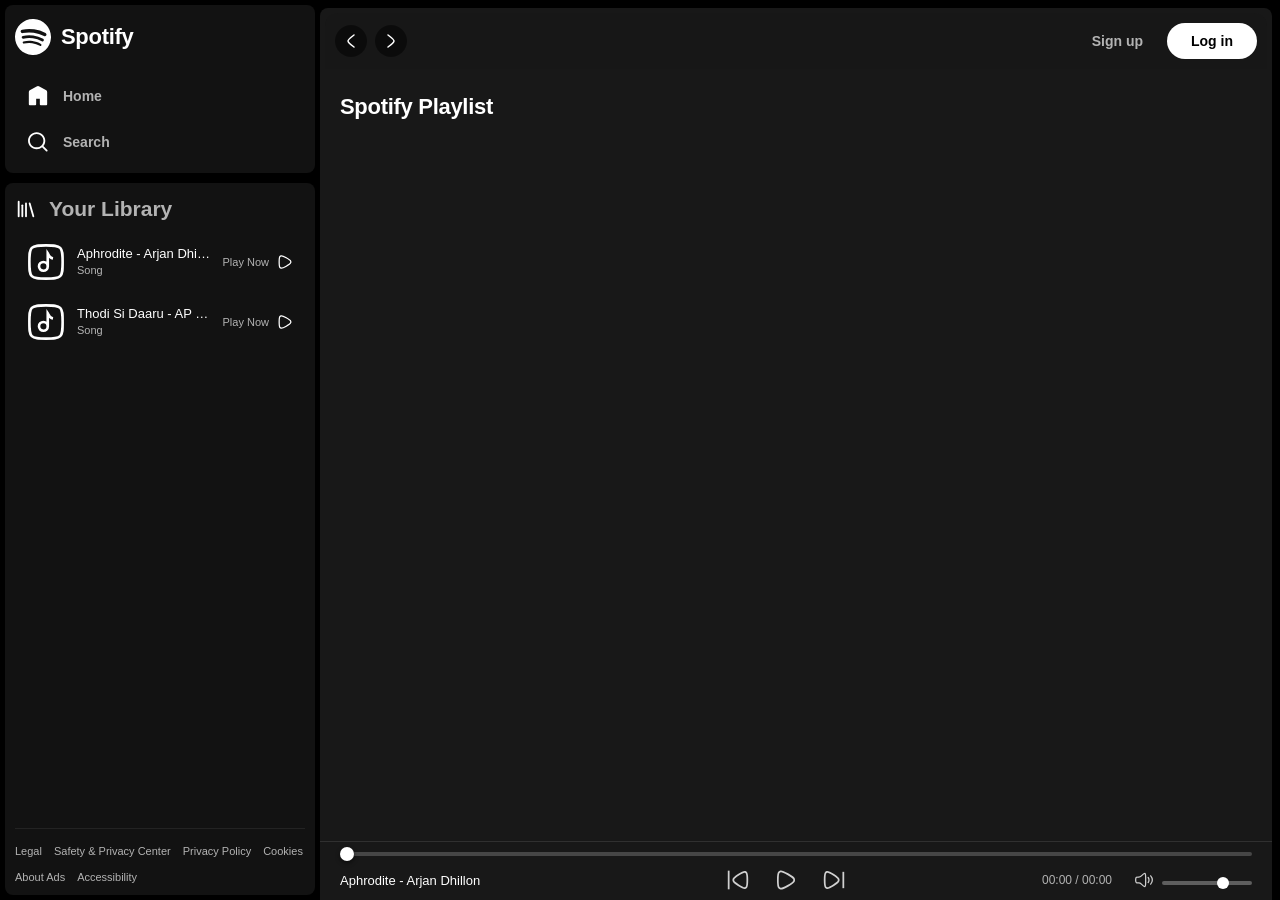
==== commit a3a02062: "changes" ====
--- a/index.html
+++ b/index.html
@@ -1,8 +1,5 @@
-
-
 <!DOCTYPE html>
 <html lang="en">
-
 <head>
     <meta charset="UTF-8">
     <meta name="viewport" content="width=device-width, initial-scale=1.0">
@@ -10,13 +7,11 @@
     <link rel="stylesheet" href="style.css">
     <link rel="stylesheet" href="utility.css">
 </head>
-
 <body>
     <div class="container flex bg_black">
 
         <!-- LEFT SIDEBAR -->
         <div class="left bg_black">
-
             <div class="close" id="closeBtn">
                 <img class="invert" src="cancel.svg" alt="close">
             </div>
@@ -26,7 +21,6 @@
                     <img class="invert" src="logo.svg" alt="Logo">
                     <h2 class="m-1">Spotify</h2>
                 </div>
-
                 <ul>
                     <li><img class="invert" src="home.svg" alt="Home"> <a class="link" href="#">Home</a></li>
                     <li><img class="invert" src="srch.svg" alt="Search"> <a class="link" href="#">Search</a></li>
@@ -38,11 +32,9 @@
                     <img class="invert" src="library-svgrepo-com.svg" alt="Library">
                     <h2>Your Library</h2>
                 </div>
-
                 <div class="songList">
                     <ul></ul>
                 </div>
-
                 <div class="footer">
                     <div><a href="https://www.spotify.com/in-en/legal/"><span>Legal</span></a></div>
                     <div><a href="https://www.spotify.com/in-en/safetyandprivacy/"><span>Safety &amp; Privacy Center</span></a></div>
@@ -52,15 +44,12 @@
                     <div><a href="https://www.spotify.com/in-en/accessibility/"><span>Accessibility</span></a></div>
                 </div>
             </div>
-
         </div>
 
         <!-- RIGHT CONTENT -->
         <div class="rounded right bg_grey">
-
             <div class="p-1 m-1 header">
                 <img class="invert hamburger" id="hamburger" src="hamburger.svg" alt="menu">
-
                 <div class="nav">
                     <svg class="arrow" xmlns="http://www.w3.org/2000/svg" viewBox="0 0 24 24" width="24" height="24"
                         fill="none" stroke="currentColor" stroke-width="1.5" stroke-linecap="round" stroke-linejoin="round">
@@ -71,35 +60,15 @@
                         <path d="M9.00005 6C9.00005 6 15 10.4189 15 12C15 13.5812 9 18 9 18" />
                     </svg>
                 </div>
-
                 <div class="button">
-                    <button class="signbtn">Sign up</button>
-                    <button class="loginbtn">Log in</button>
+                    <button class="signbtn" onclick="window.location.href='login.html'">Sign up</button>
+                    <button class="loginbtn" onclick="window.location.href='login.html'">Log in</button>
                 </div>
             </div>
 
             <div class="spotpl">
                 <h1>Spotify Playlist</h1>
-                <div class="cardcontainer">
-                    
-                    <!-- <div data-folder="cs" class="rounded card">
-                        <div class="icon-btn">
-                            <svg xmlns="http://www.w3.org/2000/svg" viewBox="0 0 24 24" width="24" height="24"
-                                fill="none" stroke="#141B34" stroke-width="1.5" stroke-linejoin="round">
-                                <path d="M18.8906 12.846C18.5371 14.189 16.8667 15.138 13.5257 17.0361C10.296 18.8709 8.6812 19.7884 7.37983 19.4196C6.8418 19.2671 6.35159 18.9776 5.95624 18.5787C5 17.6139 5 15.7426 5 12C5 8.2574 5 6.3861 5.95624 5.42132C6.35159 5.02245 6.8418 4.73288 7.37983 4.58042C8.6812 4.21165 10.296 5.12907 13.5257 6.96393C16.8667 8.86197 18.5371 9.811 18.8906 11.154C19.0365 11.7084 19.0365 12.2916 18.8906 12.846Z" fill="#000" />
-                            </svg>
-                        </div>
-                        <img class="rounded" src="image.png" alt="cover">
-                        <h2>Gehra Hua</h2>
-                        <p>
-                            <a class="link" href="#">Shashwat Sachdev</a>,
-                            <a class="link" href="#">Arijit Singh</a>,
-                            <a class="link" href="#">Irshad Kamil</a>,
-                            <a class="link" href="#">Armaan Khan</a>
-                        </p>
-                    </div> -->
-                    
-                </div>
+                <div class="cardcontainer"></div>
 
                 <!-- PLAYBAR -->
                 <div class="playbar">
@@ -124,17 +93,11 @@
                         </div>
                     </div>
                 </div>
-
             </div>
         </div>
-
     </div>
 
-    <!-- Mobile overlay -->
     <div class="overlay" id="overlay"></div>
-
     <script src="spot.js"></script>
 </body>
-
-</html>
-Claude+</html>
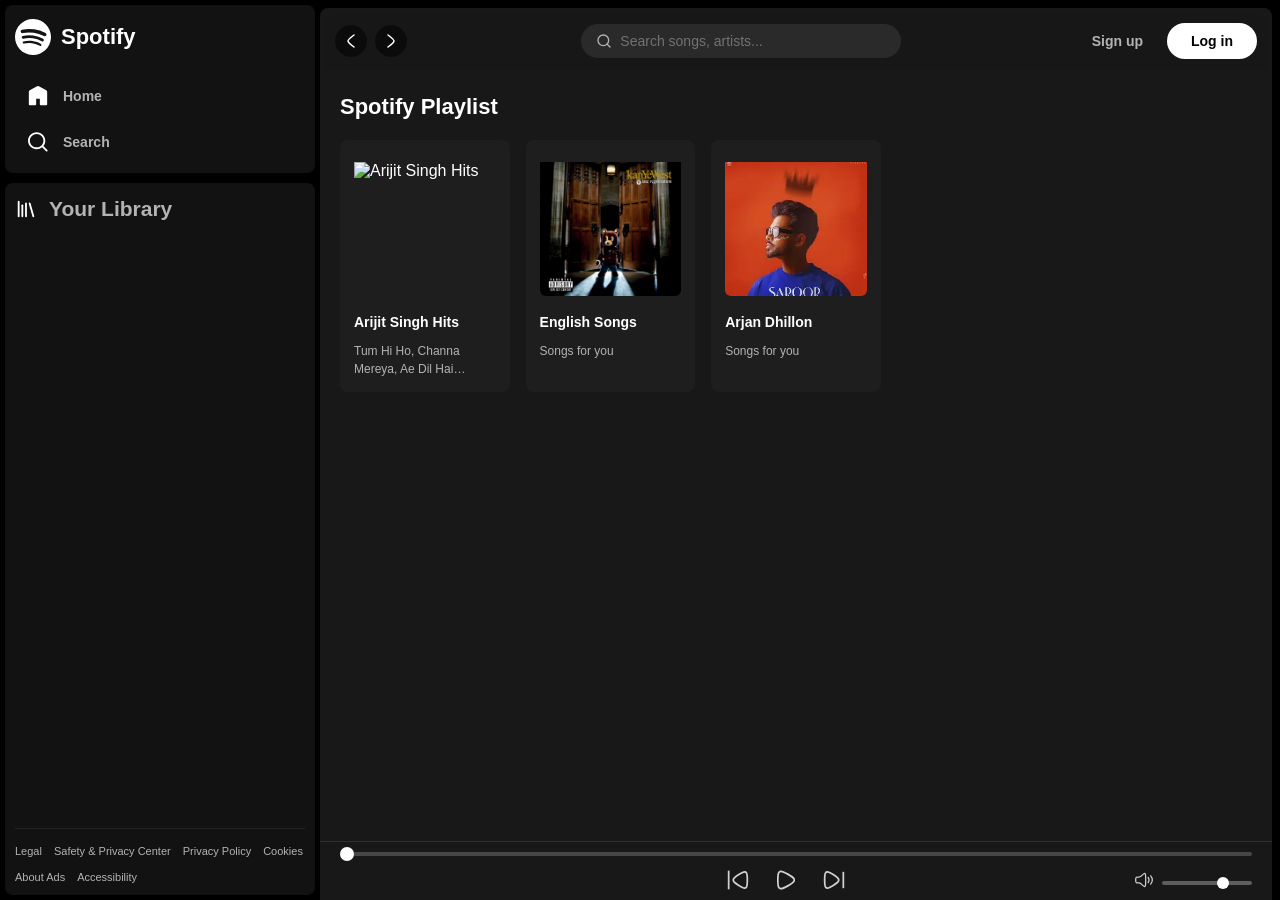
==== commit 809b7fc1: "searchhhh" ====
--- a/index.html
+++ b/index.html
@@ -50,6 +50,7 @@
         <div class="rounded right bg_grey">
             <div class="p-1 m-1 header">
                 <img class="invert hamburger" id="hamburger" src="hamburger.svg" alt="menu">
+
                 <div class="nav">
                     <svg class="arrow" xmlns="http://www.w3.org/2000/svg" viewBox="0 0 24 24" width="24" height="24"
                         fill="none" stroke="currentColor" stroke-width="1.5" stroke-linecap="round" stroke-linejoin="round">
@@ -60,6 +61,20 @@
                         <path d="M9.00005 6C9.00005 6 15 10.4189 15 12C15 13.5812 9 18 9 18" />
                     </svg>
                 </div>
+
+                <!-- ✅ SEARCH BAR — nav ke baad add kiya -->
+                <div class="search-wrap">
+                    <div class="search-box">
+                        <svg width="16" height="16" viewBox="0 0 24 24" fill="none" stroke="#b3b3b3" stroke-width="2" stroke-linecap="round">
+                            <circle cx="11" cy="11" r="8"/><path d="m21 21-4.35-4.35"/>
+                        </svg>
+                        <input type="text" id="searchInput" placeholder="Search songs, artists..." autocomplete="off">
+                        <button class="search-clear" id="searchClear">✕</button>
+                    </div>
+                    <!-- Search results dropdown -->
+                    <div class="search-results" id="searchResults"></div>
+                </div>
+
                 <div class="button">
                     <button class="signbtn" onclick="window.location.href='login.html'">Sign up</button>
                     <button class="loginbtn" onclick="window.location.href='login.html'">Log in</button>
--- a/style.css
+++ b/style.css
@@ -1,8 +1,3 @@
-/* ============================================
-   SPOTIFY CLONE — style.css
-   Fully Responsive: Desktop → Tablet → Mobile
-   ============================================ */
-
 :root {
     --green: #1DB954;
     --green-hover: #1ed760;
@@ -14,12 +9,10 @@
     --text: #ffffff;
     --text-muted: #b3b3b3;
     --sidebar-width: 320px;
-    --playbar-height: 80px;
-    --icon-opacity: 0;
+    --playbar-height: 90px;
     --transition: 0.3s ease;
 }
 
-/* ===== RESET & BASE ===== */
 * {
     padding: 0;
     margin: 0;
@@ -34,13 +27,11 @@
     height: 100vh;
 }
 
-/* ===== SCROLLBARS ===== */
 ::-webkit-scrollbar { width: 6px; }
 ::-webkit-scrollbar-track { background: transparent; }
 ::-webkit-scrollbar-thumb { background: #333; border-radius: 3px; }
 ::-webkit-scrollbar-thumb:hover { background: #555; }
 
-/* ===== LAYOUT CONTAINER ===== */
 .container {
     display: flex;
     height: 100vh;
@@ -55,11 +46,10 @@
     display: flex;
     flex-direction: column;
     overflow: hidden;
+    flex-shrink: 0;
     transition: left var(--transition);
-    flex-shrink: 0;
-}
-
-/* Close button — hidden on desktop */
+}
+
 .close {
     display: none;
     position: absolute;
@@ -76,7 +66,6 @@
 .close:hover { background: rgba(255,255,255,0.2); }
 .close img { width: 20px; height: 20px; display: block; }
 
-/* ===== HOME NAV BLOCK ===== */
 .home {
     margin: 8px 8px 4px 8px;
     padding: 16px;
@@ -91,18 +80,13 @@
     padding: 4px 0;
 }
 
-.home .logo img {
-    width: 36px;
-    height: 36px;
-    flex-shrink: 0;
-}
+.home .logo img { width: 36px; height: 36px; flex-shrink: 0; }
 
 .home .logo h2 {
     font-size: 22px;
     font-weight: 700;
     line-height: 1;
     margin: 0;
-    letter-spacing: -0.3px;
 }
 
 .home ul {
@@ -120,27 +104,18 @@
     border-radius: 6px;
     cursor: pointer;
     transition: background var(--transition);
-    width: 100%;
 }
 
 .home ul li:hover { background: rgba(255,255,255,0.07); }
-
-.home ul li img {
-    width: 22px;
-    height: 22px;
-    flex-shrink: 0;
-}
-
+.home ul li img { width: 22px; height: 22px; flex-shrink: 0; }
 .home ul li a {
     font-size: 14px;
     font-weight: 600;
     color: var(--text-muted);
     transition: color var(--transition);
 }
-
 .home ul li:hover a { color: var(--text); }
 
-/* ===== LIBRARY BLOCK ===== */
 .lib {
     margin: 4px 8px 8px 8px;
     padding: 16px;
@@ -236,16 +211,10 @@
     font-size: 11px;
     color: var(--text-muted);
     white-space: nowrap;
-    padding: 0;
-    width: auto;
-}
-
-.playnow img {
-    width: 20px !important;
-    height: 20px !important;
-}
-
-/* ===== FOOTER LINKS ===== */
+}
+
+.playnow img { width: 20px !important; height: 20px !important; }
+
 .footer {
     display: flex;
     flex-wrap: wrap;
@@ -277,7 +246,6 @@
     min-width: 0;
 }
 
-/* ===== HEADER / TOPBAR ===== */
 .header {
     display: flex;
     align-items: center;
@@ -296,11 +264,7 @@
     flex-shrink: 0;
 }
 
-.nav {
-    display: flex;
-    align-items: center;
-    gap: 8px;
-}
+.nav { display: flex; align-items: center; gap: 8px; }
 
 .arrow {
     width: 32px;
@@ -315,12 +279,7 @@
 
 .arrow:hover { background: rgba(255,255,255,0.1); }
 
-.button {
-    display: flex;
-    align-items: center;
-    gap: 8px;
-    flex-shrink: 0;
-}
+.button { display: flex; align-items: center; gap: 8px; flex-shrink: 0; }
 
 .signbtn {
     background: transparent;
@@ -352,7 +311,7 @@
 
 .loginbtn:hover { background: #f0f0f0; transform: scale(1.03); }
 
-/* ===== MAIN CONTENT AREA ===== */
+/* ===== MAIN CONTENT ===== */
 .spotpl {
     flex: 1;
     padding: 20px;
@@ -366,24 +325,15 @@
     font-size: 22px;
     font-weight: 700;
     margin-bottom: 20px;
-    letter-spacing: -0.3px;
-}
-
-/* ===== CARD CONTAINER ===== */
+}
+
+/* ===== CARDS ===== */
 .cardcontainer {
     display: grid;
     grid-template-columns: repeat(auto-fill, minmax(160px, 1fr));
     gap: 16px;
-    scrollbar-width: thin;
-    scrollbar-color: #333 transparent;
-}
-
-.cardcontainer::-webkit-scrollbar { width: 6px; }
-.cardcontainer::-webkit-scrollbar-track { background: #111; }
-.cardcontainer::-webkit-scrollbar-thumb { background: #333; border-radius: 10px; }
-.cardcontainer::-webkit-scrollbar-thumb:hover { background: #555; }
-
-/* ===== CARD ===== */
+}
+
 .card {
     background-color: var(--card-bg);
     padding: 14px;
@@ -394,11 +344,7 @@
     overflow: hidden;
 }
 
-.card:hover {
-    background-color: var(--card-hover);
-    --icon-opacity: 1;
-}
-
+.card:hover { background-color: var(--card-hover); }
 .card > * { padding-top: 8px; }
 .card > *:first-child { padding-top: 0; }
 
@@ -425,20 +371,11 @@
     line-height: 1.5;
     display: -webkit-box;
     -webkit-line-clamp: 2;
-    line-clamp: 2;
     -webkit-box-orient: vertical;
     overflow: hidden;
     margin-top: 4px;
 }
 
-.card p .link {
-    color: var(--text-muted);
-    font-size: 12px;
-}
-
-.card p .link:hover { color: var(--text); text-decoration: underline; }
-
-/* ===== PLAY ICON BUTTON ON CARD ===== */
 .icon-btn {
     background-color: var(--green);
     width: 46px;
@@ -451,23 +388,14 @@
     position: absolute;
     right: 12px;
     bottom: 72px;
-    opacity: var(--icon-opacity);
+    opacity: 0;
     transform: translateY(8px);
     transition: opacity 0.25s ease, transform 0.25s ease, background 0.15s;
     box-shadow: 0 8px 16px rgba(0,0,0,0.4);
     z-index: 2;
 }
 
-.card:hover .icon-btn {
-    opacity: 1;
-    transform: translateY(0);
-}
-
-.icon-btn:not(.visible) {
-    opacity: 0;
-    transform: translateY(8px);
-}
-
+.card:hover .icon-btn { opacity: 1; transform: translateY(0); }
 .icon-btn:hover { background-color: var(--green-hover); transform: scale(1.05) !important; }
 
 /* ===== PLAYBAR ===== */
@@ -507,7 +435,6 @@
     transform: translateY(-50%);
     transition: left 0.3s linear;
     cursor: pointer;
-    box-shadow: 0 2px 4px rgba(0,0,0,0.5);
 }
 
 .circle_:hover { transform: translateY(-50%) scale(1.3); background-color: var(--green); }
@@ -565,11 +492,7 @@
     text-align: center;
 }
 
-.volume {
-    display: flex;
-    align-items: center;
-    gap: 8px;
-}
+.volume { display: flex; align-items: center; gap: 8px; }
 
 .volume img {
     width: 20px;
@@ -605,7 +528,7 @@
 
 .range input:hover { background: rgba(255,255,255,0.5); }
 
-/* ===== MOBILE OVERLAY ===== */
+/* ===== OVERLAY ===== */
 .overlay {
     display: none;
     position: fixed;
@@ -617,33 +540,27 @@
 
 .overlay.active { display: block; }
 
-/* ============================================
-   RESPONSIVE BREAKPOINTS
-   ============================================ */
-
-/* ===== LARGE DESKTOP (1400px+) ===== */
+/* ============================================================
+   RESPONSIVE
+   ============================================================ */
+
+/* Large desktop */
 @media (min-width: 1400px) {
     :root { --sidebar-width: 340px; }
     .cardcontainer { grid-template-columns: repeat(auto-fill, minmax(180px, 1fr)); }
 }
 
-/* ===== TABLET LANDSCAPE (900px - 1199px) ===== */
+/* Tablet landscape */
 @media (max-width: 1199px) {
     :root { --sidebar-width: 260px; }
-
     .home .logo h2 { font-size: 18px; }
-
     .cardcontainer { grid-template-columns: repeat(auto-fill, minmax(140px, 1fr)); gap: 12px; }
-
     .songinfo { max-width: 150px; }
-
     .signbtn { display: none; }
 }
 
-/* ===== TABLET PORTRAIT (768px - 899px) ===== */
+/* Tablet portrait — sidebar drawer */
 @media (max-width: 899px) {
-
-    /* Sidebar slides off-screen, hamburger controls it */
     .left {
         position: fixed;
         top: 0;
@@ -658,41 +575,45 @@
     }
 
     .left.open { left: 0; }
-
     .close { display: flex; align-items: center; justify-content: center; }
-
     .right { margin: 8px; width: calc(100vw - 16px); border-radius: 13px; }
-
     .hamburger { display: block; }
-
     .nav { display: none; }
-
     .cardcontainer { grid-template-columns: repeat(auto-fill, minmax(130px, 1fr)); gap: 10px; }
-
     .songinfo { max-width: 120px; font-size: 11px; }
-
     .songtime { min-width: 70px; font-size: 11px; }
-
     .range input { width: 70px; }
-
-    .abovebar { gap: 8px; }
 }
 
 /* ===== MOBILE (max 600px) ===== */
 @media (max-width: 600px) {
-
     body { overflow: hidden; }
 
-    .right { margin: 0; border-radius: 0; height: 100vh; }
-
-    .header { padding: 12px 14px; border-radius: 0; }
-
-    .hamburger { display: block; width: 24px; height: 24px; }
-
-    .spotpl { padding: 14px 14px; padding-bottom: 120px; }
-
-    .spotpl h1 { font-size: 18px; margin-bottom: 14px; }
-
+    .right {
+        margin: 0;
+        border-radius: 0;
+        height: 100vh;
+    }
+
+    .header {
+        padding: 10px 14px;
+        border-radius: 0;
+    }
+
+    .hamburger { display: block; width: 26px; height: 26px; }
+
+    .signbtn { display: none; }
+
+    .loginbtn { padding: 8px 14px; font-size: 13px; }
+
+    .spotpl {
+        padding: 12px;
+        padding-bottom: 140px;
+    }
+
+    .spotpl h1 { font-size: 17px; margin-bottom: 12px; }
+
+    /* 2 columns on mobile */
     .cardcontainer {
         grid-template-columns: repeat(2, 1fr);
         gap: 10px;
@@ -703,63 +624,228 @@
     .card p { font-size: 10px; }
 
     .icon-btn {
-        width: 36px;
-        height: 36px;
+        width: 34px;
+        height: 34px;
         right: 8px;
-        bottom: 60px;
-    }
-
-    /* Playbar becomes compact on mobile */
+        bottom: 58px;
+    }
+
+    /* ===== PLAYBAR MOBILE ===== */
     .playbar {
         border-radius: 0;
-        padding: 8px 12px 12px;
-    }
+        padding: 8px 12px 10px;
+    }
+
+    .seekbar { margin-bottom: 8px; }
 
     .abovebar {
         flex-wrap: wrap;
-        justify-content: center;
-        gap: 6px;
-    }
-
+        justify-content: space-between;
+        gap: 4px;
+    }
+
+    /* Song name — top full width */
     .songinfo {
+        order: 0;
         width: 100%;
         max-width: 100%;
         text-align: center;
         font-size: 12px;
-        order: -1;
-    }
-
-    .songbtn { gap: 16px; order: 1; }
+        margin-bottom: 2px;
+    }
+
+    /* Controls — center */
+    .songbtn {
+        order: 1;
+        gap: 20px;
+        flex: 1;
+        justify-content: center;
+    }
+
     .songbtn img { width: 26px; height: 26px; }
 
+    /* Time + Volume — right side */
     .timenvol {
         order: 2;
-        width: 100%;
-        justify-content: center;
-        gap: 10px;
-    }
-
-    .songtime { min-width: auto; font-size: 11px; }
-
-    .range input { width: 80px; }
-
-    .loginbtn { padding: 8px 14px; font-size: 13px; }
-    .signbtn { display: none; }
-
-    .left { width: 85vw !important; min-width: unset !important; }
-
+        gap: 8px;
+        flex-shrink: 0;
+    }
+
+    .songtime {
+        min-width: auto;
+        font-size: 10px;
+        display: none; /* mobile pe hide karo — space bachao */
+    }
+
+    .volume { gap: 6px; }
+    .volume img { width: 18px; height: 18px; }
+    .range input { width: 60px; }
+
+    /* Sidebar mobile */
+    .left { width: 82vw !important; min-width: unset !important; }
     .lib { min-height: unset; }
-
     .footer { display: none; }
-
-    .songList { height: calc(100vh - 280px); }
-}
-
-/* ===== VERY SMALL MOBILE (max 380px) ===== */
+    .songList { height: calc(100vh - 250px); }
+
+    .songList ul li { padding: 8px; }
+    .songList ul li img { width: 36px; height: 36px; }
+    .songList ul li .info div:first-child { font-size: 12px; }
+    .playnow span { display: none; }
+}
+
+/* Very small mobile */
 @media (max-width: 380px) {
     .cardcontainer { grid-template-columns: repeat(2, 1fr); gap: 8px; }
     .card { padding: 8px; }
     .card h2 { font-size: 11px; }
     .songbtn img { width: 22px; height: 22px; }
-    .spotpl h1 { font-size: 16px; }
+    .spotpl h1 { font-size: 15px; }
+    .loginbtn { padding: 6px 10px; font-size: 12px; }
+}
+
+
+/* ===== SEARCH BAR ===== */
+.search-wrap {
+    position: relative;
+    flex: 1;
+    max-width: 320px;
+    margin: 0 12px;
+}
+
+.search-box {
+    display: flex;
+    align-items: center;
+    gap: 8px;
+    background: #2a2a2a;
+    border: 1px solid transparent;
+    border-radius: 20px;
+    padding: 8px 14px;
+    transition: border-color 0.2s, background 0.2s;
+}
+
+.search-box:focus-within {
+    border-color: #fff;
+    background: #3a3a3a;
+}
+
+.search-box svg { flex-shrink: 0; }
+
+.search-box input {
+    flex: 1;
+    background: transparent;
+    border: none;
+    outline: none;
+    color: #fff;
+    font-size: 14px;
+    font-family: inherit;
+    min-width: 0;
+}
+
+.search-box input::placeholder { color: #727272; }
+
+.search-clear {
+    background: none;
+    border: none;
+    color: #727272;
+    cursor: pointer;
+    font-size: 12px;
+    padding: 0;
+    display: none;
+    transition: color 0.15s;
+}
+
+.search-clear:hover { color: #fff; }
+.search-clear.visible { display: block; }
+
+/* ===== SEARCH RESULTS DROPDOWN ===== */
+.search-results {
+    position: absolute;
+    top: calc(100% + 8px);
+    left: 0;
+    right: 0;
+    background: #282828;
+    border-radius: 8px;
+    box-shadow: 0 8px 24px rgba(0,0,0,0.6);
+    max-height: 360px;
+    overflow-y: auto;
+    z-index: 200;
+    display: none;
+    scrollbar-width: thin;
+    scrollbar-color: #444 transparent;
+}
+
+.search-results.open { display: block; }
+
+.search-result-item {
+    display: flex;
+    align-items: center;
+    gap: 12px;
+    padding: 10px 14px;
+    cursor: pointer;
+    transition: background 0.15s;
+    border-radius: 4px;
+}
+
+.search-result-item:hover { background: rgba(255,255,255,0.1); }
+
+.search-result-item img {
+    width: 40px;
+    height: 40px;
+    border-radius: 4px;
+    object-fit: cover;
+    flex-shrink: 0;
+}
+
+.search-result-info { flex: 1; min-width: 0; }
+
+.search-result-name {
+    font-size: 13px;
+    font-weight: 600;
+    color: #fff;
+    white-space: nowrap;
+    overflow: hidden;
+    text-overflow: ellipsis;
+}
+
+.search-result-folder {
+    font-size: 11px;
+    color: #b3b3b3;
+    margin-top: 2px;
+}
+
+.search-result-play {
+    width: 30px;
+    height: 30px;
+    background: var(--green);
+    border-radius: 50%;
+    display: flex;
+    align-items: center;
+    justify-content: center;
+    opacity: 0;
+    transition: opacity 0.15s;
+    flex-shrink: 0;
+}
+
+.search-result-item:hover .search-result-play { opacity: 1; }
+
+.search-no-results {
+    padding: 20px;
+    text-align: center;
+    color: #727272;
+    font-size: 14px;
+}
+
+/* Mobile search */
+@media (max-width: 600px) {
+    .search-wrap {
+        max-width: 140px;
+        margin: 0 6px;
+    }
+
+    .search-box { padding: 6px 10px; }
+    .search-box input { font-size: 12px; }
+}
+
+@media (max-width: 380px) {
+    .search-wrap { max-width: 110px; }
 }
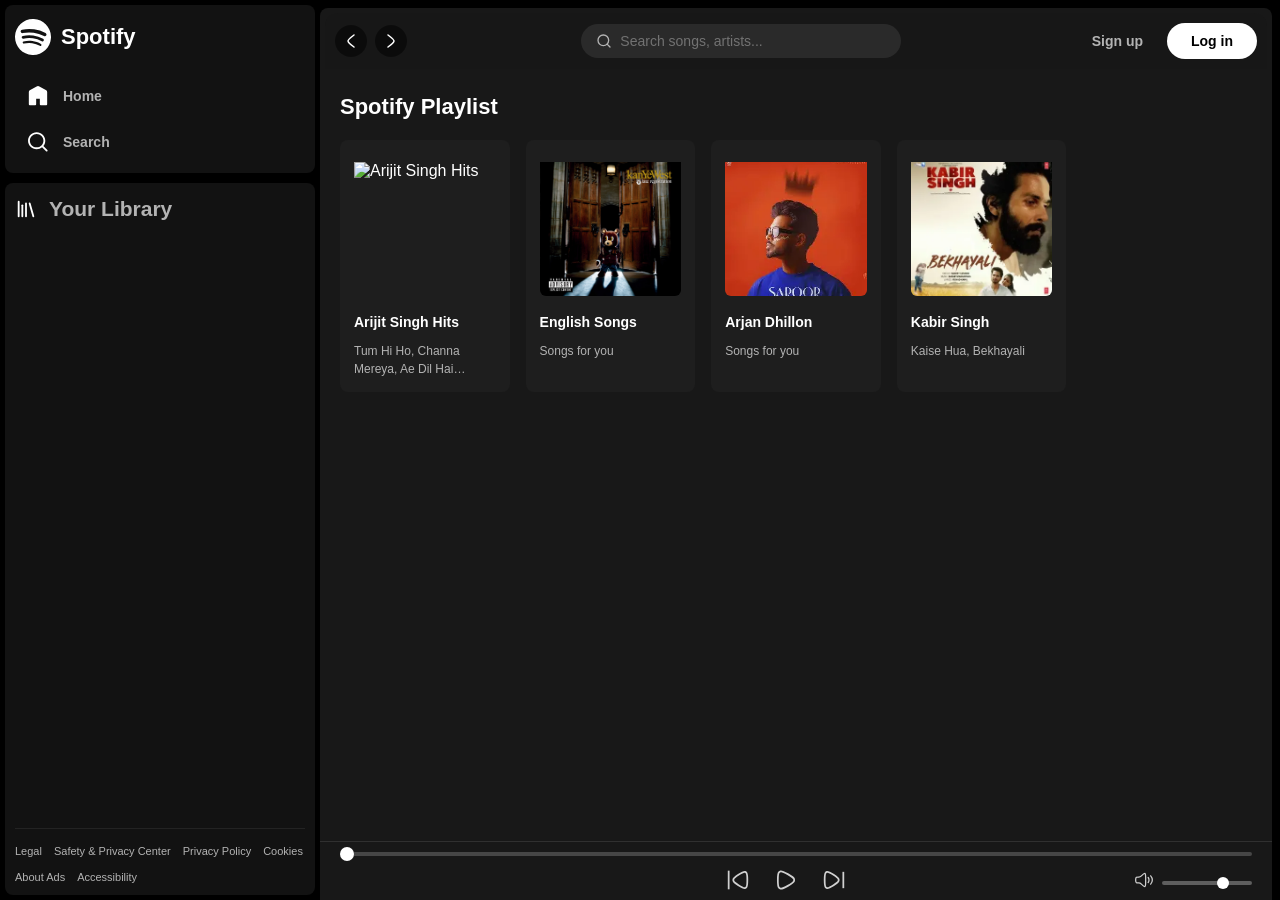
==== commit 40be4eda: "Kabir" ====
--- a/index.html
+++ b/index.html
@@ -17,12 +17,12 @@
             </div>
 
             <div class="p-1 m-1 rounded home bg_grey">
-                <div class="logo">
+                <div class="logo" onclick="window.location.href='index.html'">
                     <img class="invert" src="logo.svg" alt="Logo">
                     <h2 class="m-1">Spotify</h2>
                 </div>
                 <ul>
-                    <li><img class="invert" src="home.svg" alt="Home"> <a class="link" href="#">Home</a></li>
+                    <li onclick="window.location.href='index.html'"><img class="invert" src="home.svg" alt="Home"> <a class="link" href="#">Home</a></li>
                     <li><img class="invert" src="srch.svg" alt="Search"> <a class="link" href="#">Search</a></li>
                 </ul>
             </div>
